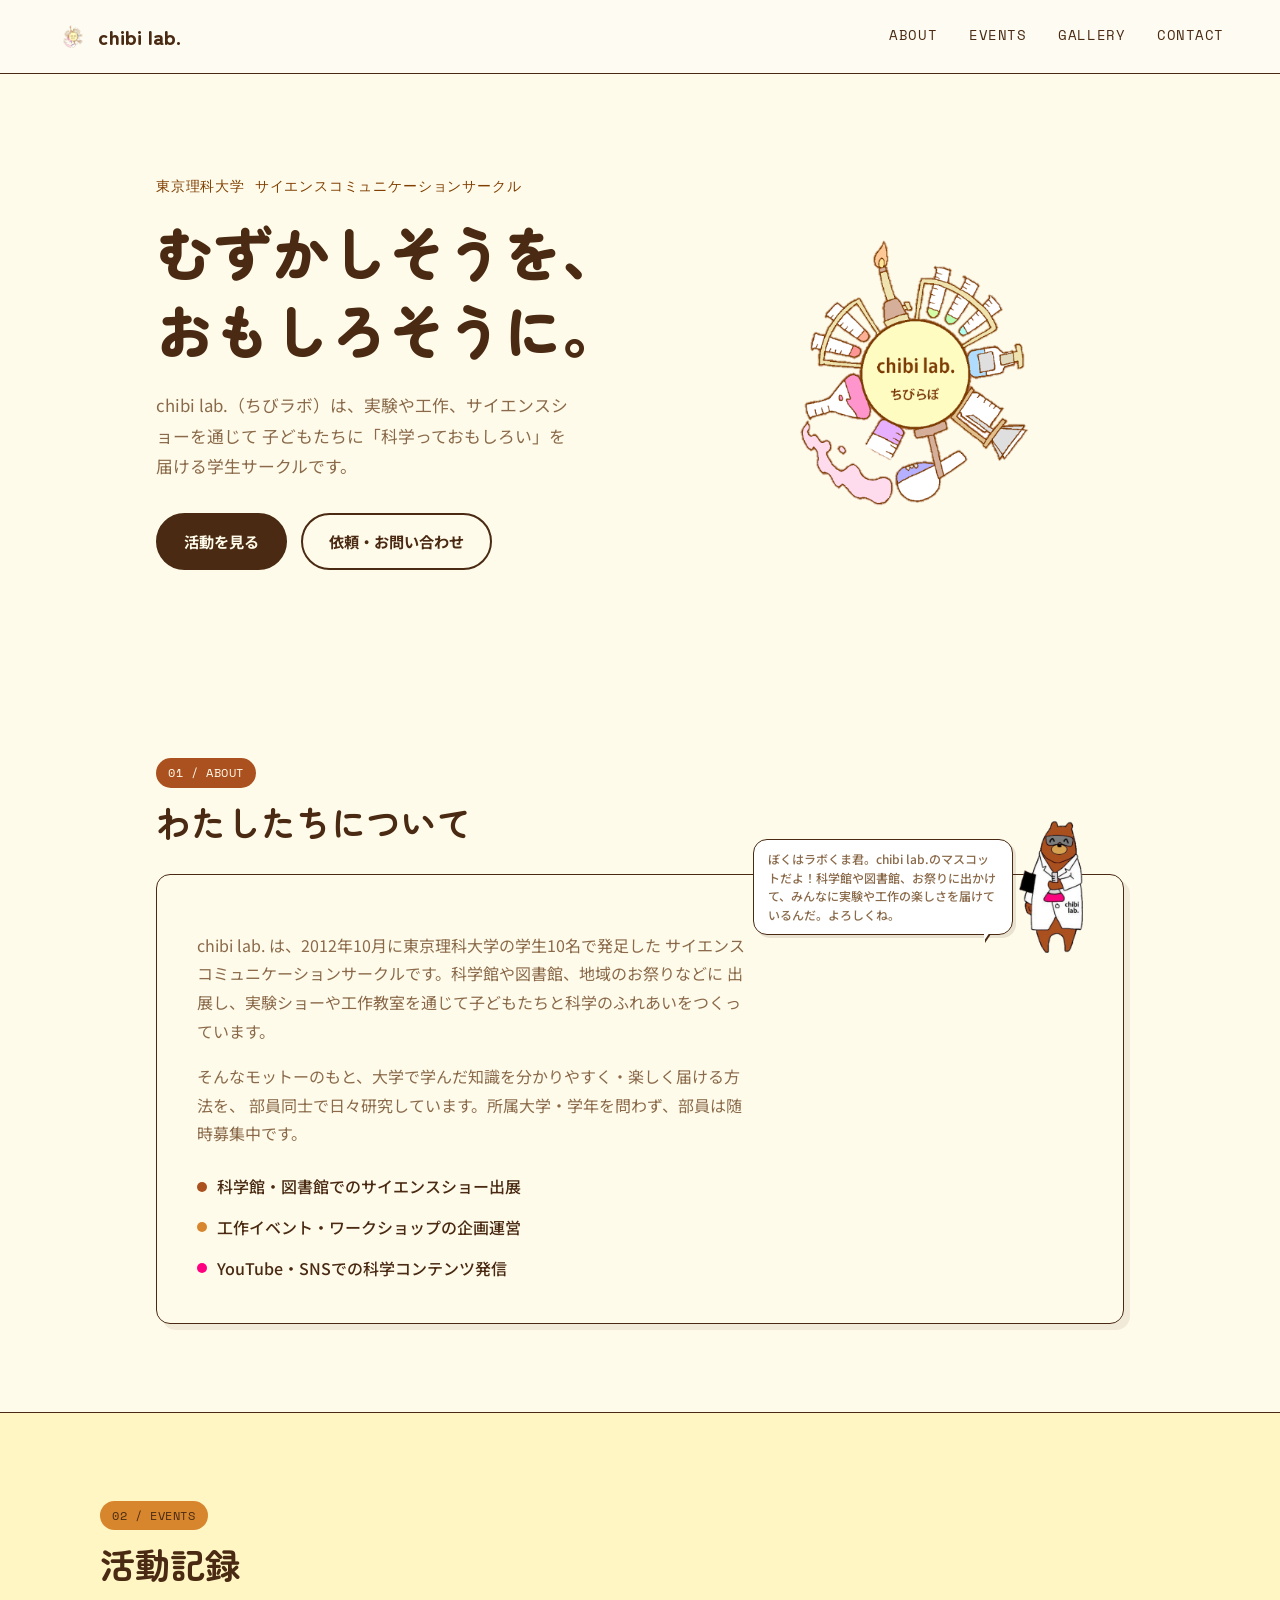
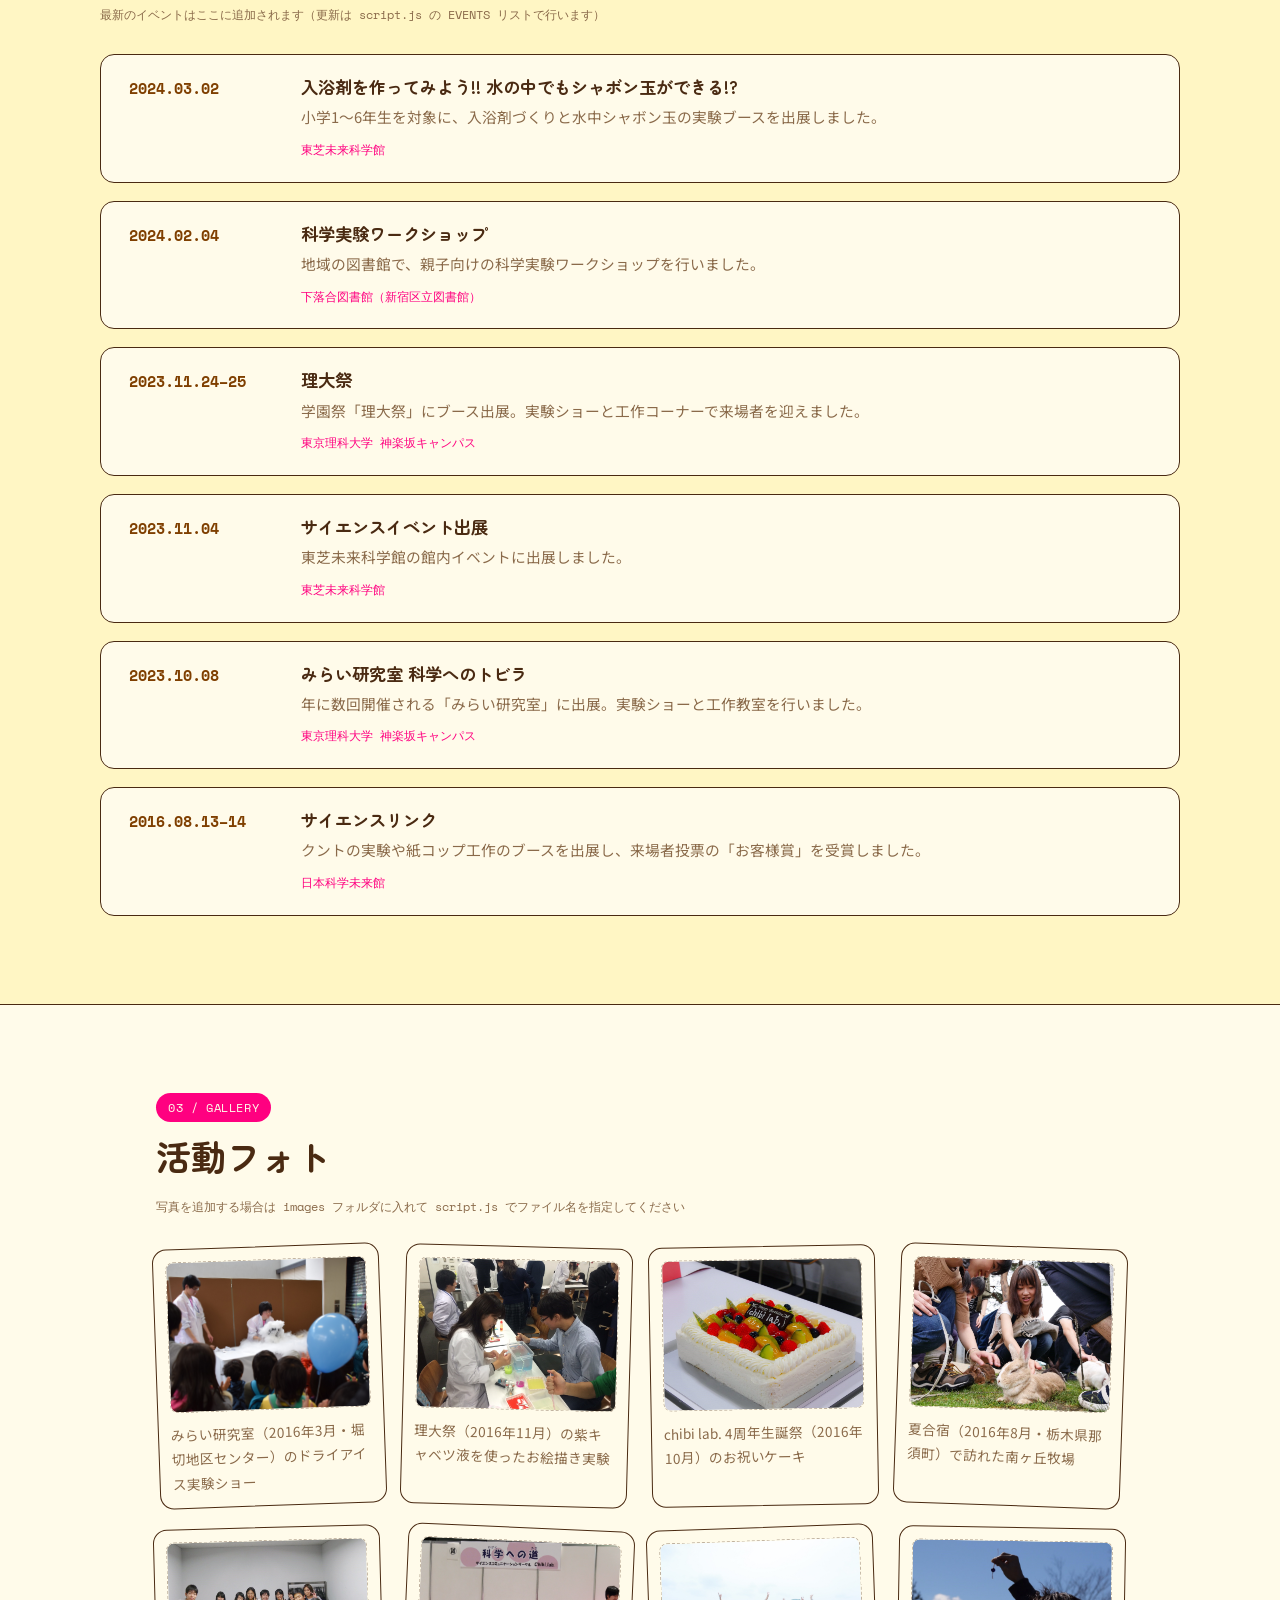
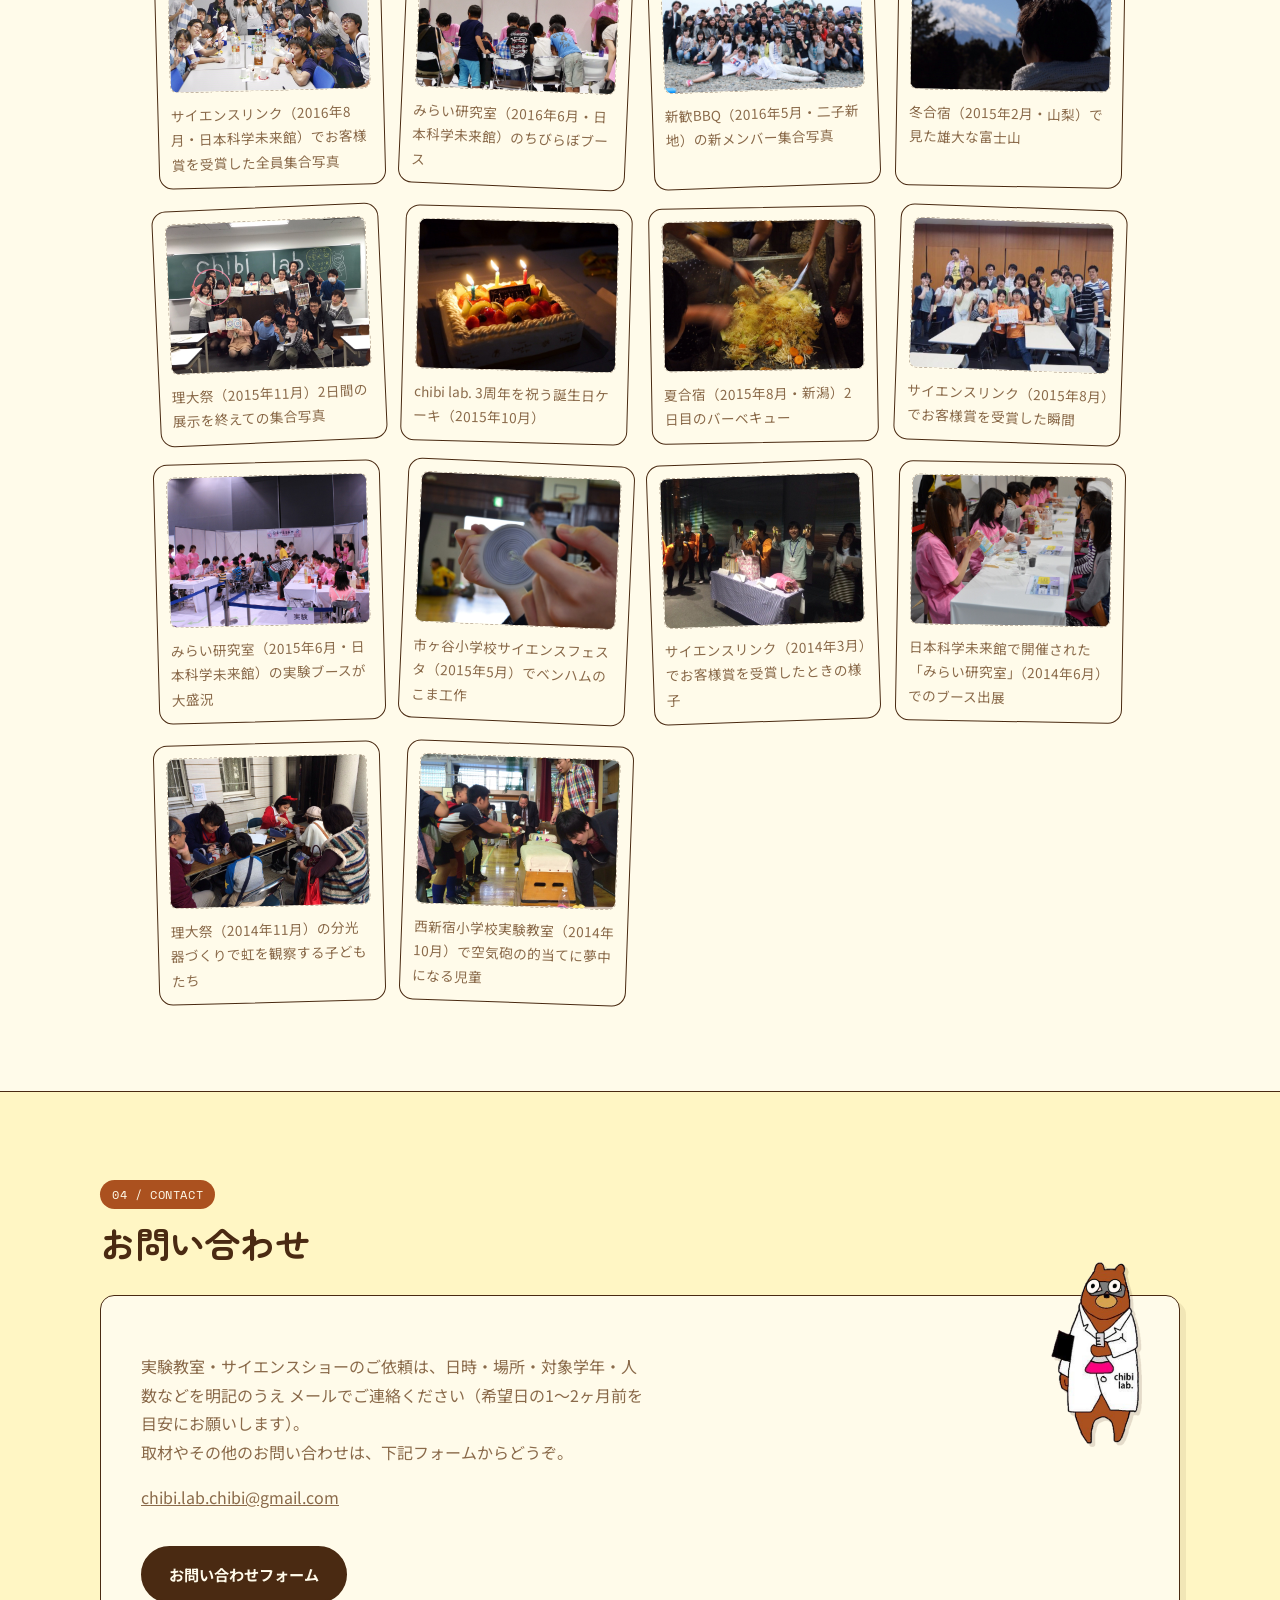
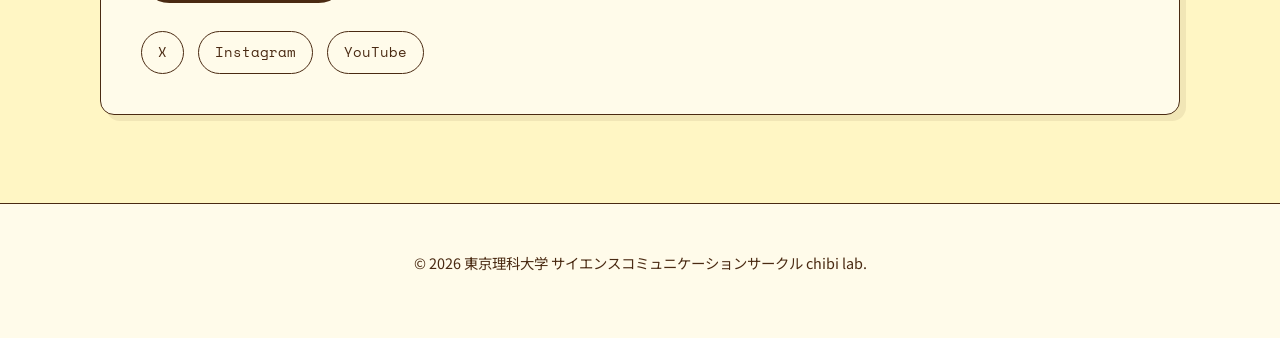
==== index.html @ fa14789e "Give the mascot speech bubble real content, enlarge hero logo" ====
<!DOCTYPE html>
<html lang="ja">
<head>
<meta charset="UTF-8">
<meta name="viewport" content="width=device-width, initial-scale=1.0">
<meta name="color-scheme" content="light only">
<meta name="theme-color" content="#FFFBEA">
<link rel="icon" href="images/brand/favicon.png" type="image/png">
<meta name="darkreader-lock" content="">
<title>chibi lab. | 東京理科大学 サイエンスコミュニケーションサークル</title>
<meta name="description" content="東京理科大学 サイエンスコミュニケーションサークル chibi lab. 公式サイト。科学の楽しさを実験やイベントを通じて届けています。">
<meta name="robots" content="noindex, nofollow">

<!-- 
  ============================================
  このファイルについて（後任の方へ）
  ============================================
  ・見た目(色・フォント・レイアウト)は style.css にまとまっています。
  ・イベント情報やギャラリーの写真キャプションなど「よく更新する文章」は
    script.js の一番上にリスト形式でまとめてあります。
    HTMLをいじらなくても script.js の中身を書き換えるだけで反映されます。
  ・くわしい更新手順は README.md を見てください。
  ============================================
-->

<link rel="preconnect" href="https://fonts.googleapis.com">
<link rel="preconnect" href="https://fonts.gstatic.com" crossorigin>
<link href="https://fonts.googleapis.com/css2?family=Zen+Maru+Gothic:wght@500;700;900&family=Noto+Sans+JP:wght@400;500;700&family=Space+Mono:wght@400;700&display=swap" rel="stylesheet">
<link rel="stylesheet" href="style.css">
</head>
<body>

<!-- ノート方眼の背景レイヤー -->
<div class="grid-bg" aria-hidden="true"></div>

<!-- ヘッダー -->
<header class="site-header">
  <a href="#top" class="logo">
    <img class="logo-badge" src="images/brand/logo.png" alt="" width="34" height="34">
    <span>chibi lab.</span>
  </a>
  <nav class="site-nav">
    <a href="#about">ABOUT</a>
    <a href="#events">EVENTS</a>
    <a href="#gallery">GALLERY</a>
    <a href="#contact">CONTACT</a>
  </nav>
  <button class="nav-toggle" aria-label="メニューを開く" aria-expanded="false">
    <span></span><span></span><span></span>
  </button>
</header>

<main id="top">

  <!-- ヒーロー -->
  <section class="hero">
    <div class="hero-text">
      <p class="eyebrow">東京理科大学 サイエンスコミュニケーションサークル</p>
      <h1>むずかしそうを、<br>おもしろそうに。</h1>
      <p class="hero-lead">
        chibi lab.（ちびラボ）は、実験や工作、サイエンスショーを通じて
        子どもたちに「科学っておもしろい」を届ける学生サークルです。
      </p>
      <div class="hero-actions">
        <a href="#events" class="btn btn-primary">活動を見る</a>
        <a href="#contact" class="btn btn-ghost">依頼・お問い合わせ</a>
      </div>
    </div>

    <div class="hero-visual">
      <img class="hero-logo" src="images/brand/logo.png" alt="chibi lab.（ちびらぼ）" width="320" height="213">
    </div>
  </section>

  <!-- ABOUT -->
  <section id="about" class="section">
    <div class="section-head">
      <span class="tag tag-teal">01 / ABOUT</span>
      <h2>わたしたちについて</h2>
    </div>

    <div class="notebook-card about-card">
      <div class="mascot-speech">
        <p class="mascot-speech-bubble">ぼくはラボくま君。chibi lab.のマスコットだよ！科学館や図書館、お祭りに出かけて、みんなに実験や工作の楽しさを届けているんだ。よろしくね。</p>
        <img src="images/brand/mascot-nikoniko.png" alt="マスコットのラボくま君" width="64" height="109">
      </div>
      <p>
        chibi lab. は、2012年10月に東京理科大学の学生10名で発足した
        サイエンスコミュニケーションサークルです。科学館や図書館、地域のお祭りなどに
        出展し、実験ショーや工作教室を通じて子どもたちと科学のふれあいをつくっています。
      </p>
      <p>
        そんなモットーのもと、大学で学んだ知識を分かりやすく・楽しく届ける方法を、
        部員同士で日々研究しています。所属大学・学年を問わず、部員は随時募集中です。
      </p>
      <ul class="about-points">
        <li><span class="dot dot-teal"></span>科学館・図書館でのサイエンスショー出展</li>
        <li><span class="dot dot-amber"></span>工作イベント・ワークショップの企画運営</li>
        <li><span class="dot dot-magenta"></span>YouTube・SNSでの科学コンテンツ発信</li>
      </ul>
    </div>
  </section>

  <!-- EVENTS -->
  <section id="events" class="section section-alt">
    <div class="section-head">
      <span class="tag tag-amber">02 / EVENTS</span>
      <h2>活動記録</h2>
    </div>
    <p class="section-note">最新のイベントはここに追加されます（更新は script.js の EVENTS リストで行います）</p>

    <div id="events-list" class="events-list">
      <!-- JSで自動生成されます -->
    </div>
  </section>

  <!-- GALLERY -->
  <section id="gallery" class="section">
    <div class="section-head">
      <span class="tag tag-magenta">03 / GALLERY</span>
      <h2>活動フォト</h2>
    </div>
    <p class="section-note">写真を追加する場合は images フォルダに入れて script.js でファイル名を指定してください</p>

    <div id="gallery-grid" class="gallery-grid">
      <!-- JSで自動生成されます -->
    </div>
  </section>

  <!-- CONTACT -->
  <section id="contact" class="section section-alt">
    <div class="section-head">
      <span class="tag tag-teal">04 / CONTACT</span>
      <h2>お問い合わせ</h2>
    </div>

    <div class="notebook-card contact-card">
      <img class="contact-mascot" src="images/brand/mascot-odoroki.png" alt="" width="88" height="150">
      <p>
        実験教室・サイエンスショーのご依頼は、日時・場所・対象学年・人数などを明記のうえ
        メールでご連絡ください（希望日の1〜2ヶ月前を目安にお願いします）。<br>
        取材やその他のお問い合わせは、下記フォームからどうぞ。
      </p>
      <p><a href="mailto:chibi.lab.chibi@gmail.com">chibi.lab.chibi@gmail.com</a></p>
      <a href="https://docs.google.com/forms/d/e/1FAIpQLSfsTu5M_ln2tvkn-N3_2mbyWaHF6K3KrXiTiSE6LW2xmBJP7Q/viewform" class="btn btn-primary contact-btn" target="_blank" rel="noopener">お問い合わせフォーム</a>

      <div class="sns-row">
        <a href="https://twitter.com/chibi_lab" aria-label="X（Twitter）" target="_blank" rel="noopener">X</a>
        <a href="https://www.instagram.com/chibi_lab/" aria-label="Instagram" target="_blank" rel="noopener">Instagram</a>
        <a href="https://www.youtube.com/channel/UCPiOUgdJ0pQmk5F_H9Do_Ig" aria-label="YouTube" target="_blank" rel="noopener">YouTube</a>
      </div>
    </div>
  </section>

</main>

<footer class="site-footer">
  <p>&copy; <span id="year"></span> 東京理科大学 サイエンスコミュニケーションサークル chibi lab.</p>
</footer>

<script src="script.js"></script>
</body>
</html>
---- style.css ----
/* ============================================================
   chibi lab. デモサイト スタイル
   ------------------------------------------------------------
   トークン（色・フォント）はすべて :root にまとめてあります。
   色を変えたい時はここだけ触れば全体に反映されます。
   ============================================================ */

:root {
  /* カラー：ロゴ＆ラボくま君から抽出したブランドカラー */
  --paper:      #FFFBEA;
  --paper-alt:  #FFF6C4;
  --ink:        #4A2A12;
  --ink-soft:   #8A6A4A;
  --grid-line:  #F0E2B0;

  --teal:       #AB511F;
  --teal-dark:  #7F3F00;
  --amber:      #D7862E;
  --magenta:    #FF0080;

  --font-display: "Zen Maru Gothic", sans-serif;
  --font-body:    "Noto Sans JP", sans-serif;
  --font-mono:    "Space Mono", monospace;

  --radius: 14px;
  --max-width: 1080px;
}

* { box-sizing: border-box; }

html {
  scroll-behavior: smooth;
  background-color: #FFFBEA !important;
  color-scheme: light only;
}

body {
  background-color: #FFFBEA !important;
  color: #4A2A12 !important;
}

@media (prefers-reduced-motion: reduce) {
  html { scroll-behavior: auto; }
  * { animation-duration: 0.001ms !important; transition-duration: 0.001ms !important; }
}

body {
  margin: 0;
  font-family: var(--font-body);
  color: var(--ink);
  background: var(--paper);
  line-height: 1.8;
  -webkit-font-smoothing: antialiased;
}

h1, h2, h3 {
  font-family: var(--font-display);
  margin: 0;
  line-height: 1.35;
}

a { color: inherit; }

/* 方眼ノート背景 */
.grid-bg {
  position: fixed;
  inset: 0;
  z-index: -1;
  background-image:
    linear-gradient(var(--grid-line) 1px, transparent 1px),
    linear-gradient(90deg, var(--grid-line) 1px, transparent 1px);
  background-size: 28px 28px;
  opacity: 0.55;
}

/* ============ ヘッダー ============ */
.site-header {
  position: sticky;
  top: 0;
  z-index: 50;
  display: flex;
  align-items: center;
  justify-content: space-between;
  padding: 18px clamp(20px, 5vw, 56px);
  background: rgba(253, 251, 243, 0.88);
  backdrop-filter: blur(6px);
  border-bottom: 1.5px solid var(--ink);
}

.logo {
  display: flex;
  align-items: center;
  gap: 8px;
  text-decoration: none;
  color: var(--ink);
  font-family: var(--font-display);
  font-weight: 900;
  font-size: 1.3rem;
}

.logo-badge { width: 34px; height: 34px; object-fit: contain; }

.site-nav {
  display: flex;
  gap: clamp(16px, 3vw, 32px);
  font-family: var(--font-mono);
  font-size: 0.85rem;
  letter-spacing: 0.04em;
}

.site-nav a {
  text-decoration: none;
  position: relative;
  padding-bottom: 3px;
}

.site-nav a::after {
  content: "";
  position: absolute;
  left: 0; right: 0; bottom: -2px;
  height: 2px;
  background: var(--magenta);
  transform: scaleX(0);
  transform-origin: left;
  transition: transform 0.25s ease;
}

.site-nav a:hover::after,
.site-nav a:focus-visible::after { transform: scaleX(1); }

.nav-toggle {
  display: none;
  flex-direction: column;
  gap: 5px;
  background: none;
  border: none;
  cursor: pointer;
  padding: 6px;
}
.nav-toggle span {
  width: 24px; height: 2.5px;
  background: var(--ink);
  border-radius: 2px;
}

/* ============ ヒーロー ============ */
.hero {
  max-width: var(--max-width);
  margin: 0 auto;
  padding: clamp(48px, 8vw, 100px) clamp(20px, 5vw, 56px);
  display: grid;
  grid-template-columns: 1.1fr 0.8fr;
  gap: clamp(24px, 5vw, 60px);
  align-items: center;
}

.eyebrow {
  font-family: var(--font-mono);
  color: var(--teal-dark);
  font-size: 0.85rem;
  letter-spacing: 0.06em;
  margin: 0 0 14px;
}

.hero h1 {
  font-size: clamp(2.4rem, 5.5vw, 3.6rem);
  font-weight: 900;
  color: var(--ink);
}

.hero-lead {
  margin: 22px 0 32px;
  color: var(--ink-soft);
  font-size: 1.05rem;
  max-width: 46ch;
}

.hero-actions { display: flex; gap: 14px; flex-wrap: wrap; }

.btn {
  display: inline-block;
  padding: 13px 26px;
  border-radius: 999px;
  text-decoration: none;
  font-weight: 700;
  font-size: 0.95rem;
  border: 2px solid var(--ink);
  transition: transform 0.15s ease, box-shadow 0.15s ease;
}
.btn:hover, .btn:focus-visible { transform: translateY(-2px); }
.btn:focus-visible { outline: 3px solid var(--teal); outline-offset: 2px; }

.btn-primary {
  background: var(--ink);
  color: var(--paper);
}
.btn-primary:hover { box-shadow: 4px 4px 0 var(--magenta); }

.btn-ghost {
  background: transparent;
  color: var(--ink);
}
.btn-ghost:hover { box-shadow: 4px 4px 0 var(--teal); }

.hero-visual {
  display: flex;
  flex-direction: column;
  align-items: center;
  gap: 10px;
}

.hero-logo {
  width: min(420px, 85vw);
  height: auto;
  animation: float 4s ease-in-out infinite;
}

@keyframes float {
  0%, 100% { transform: translateY(0); }
  50%      { transform: translateY(-10px); }
}

/* ============ セクション共通 ============ */
.section {
  max-width: var(--max-width);
  margin: 0 auto;
  padding: clamp(48px, 7vw, 88px) clamp(20px, 5vw, 56px);
}

.section-alt {
  max-width: none;
  background: var(--paper-alt);
  border-top: 1.5px solid var(--ink);
  border-bottom: 1.5px solid var(--ink);
}
.section-alt > * { max-width: var(--max-width); margin-left: auto; margin-right: auto; }
.section-alt .section-head,
.section-alt .section-note,
.section-alt .events-list { max-width: var(--max-width); margin-left: auto; margin-right: auto; }

.section-head {
  display: flex;
  flex-direction: column;
  gap: 10px;
  margin-bottom: 28px;
}

.tag {
  display: inline-block;
  align-self: flex-start;
  font-family: var(--font-mono);
  font-size: 0.75rem;
  letter-spacing: 0.05em;
  padding: 4px 12px;
  border-radius: 999px;
  color: var(--paper);
}
.tag-teal { background: var(--teal); }
.tag-amber { background: var(--amber); color: var(--ink); }
.tag-magenta { background: var(--magenta); }

.section-head h2 {
  font-size: clamp(1.6rem, 3.5vw, 2.2rem);
}

.section-note {
  font-family: var(--font-mono);
  font-size: 0.78rem;
  color: var(--ink-soft);
  margin: -12px 0 28px;
}

/* ============ ノート風カード ============ */
.notebook-card {
  position: relative;
  background: var(--paper);
  border: 1.5px solid var(--ink);
  border-radius: var(--radius);
  padding: clamp(24px, 4vw, 40px);
  box-shadow: 6px 6px 0 rgba(74,42,18,0.08);
}

.mascot-speech {
  position: absolute;
  top: -54px;
  right: clamp(16px, 4vw, 40px);
  display: flex;
  align-items: flex-end;
  gap: 6px;
}

.mascot-speech img { width: 64px; height: auto; flex-shrink: 0; }

.mascot-speech-bubble {
  position: relative;
  width: clamp(200px, 26vw, 260px);
  background: #fff;
  border: 1.5px solid var(--ink);
  border-radius: 14px;
  padding: 10px 14px;
  margin: 0 0 18px;
  font-family: var(--font-body);
  font-weight: 500;
  font-size: 0.75rem;
  line-height: 1.55;
  box-shadow: 3px 3px 0 rgba(74,42,18,0.12);
}

.mascot-speech-bubble::before,
.mascot-speech-bubble::after {
  content: "";
  position: absolute;
  bottom: -7px;
  right: 22px;
  width: 0;
  height: 0;
  border-style: solid;
  border-width: 9px 6px 0 0;
}
.mascot-speech-bubble::before { border-color: var(--ink) transparent transparent transparent; right: 21px; bottom: -8.5px; }
.mascot-speech-bubble::after { border-color: #fff transparent transparent transparent; }

@media (max-width: 640px) {
  .mascot-speech { position: static; margin-bottom: 16px; }
}

.about-card p { color: var(--ink-soft); max-width: 62ch; }

.about-points {
  list-style: none;
  padding: 0;
  margin: 24px 0 0;
  display: grid;
  gap: 12px;
}
.about-points li {
  display: flex;
  align-items: center;
  gap: 10px;
  font-weight: 500;
}
.dot { width: 10px; height: 10px; border-radius: 50%; flex-shrink: 0; }
.dot-teal { background: var(--teal); }
.dot-amber { background: var(--amber); }
.dot-magenta { background: var(--magenta); }

/* ============ イベント一覧 ============ */
.events-list {
  display: grid;
  gap: 18px;
}

.event-entry {
  display: grid;
  grid-template-columns: 140px 1fr;
  gap: clamp(14px, 3vw, 32px);
  padding: 20px clamp(16px, 3vw, 28px);
  background: var(--paper);
  border: 1.5px solid var(--ink);
  border-radius: var(--radius);
  align-items: start;
}

.event-date {
  font-family: var(--font-mono);
  font-weight: 700;
  color: var(--teal-dark);
  font-size: 0.95rem;
}

.event-body h3 {
  font-size: 1.08rem;
  margin-bottom: 6px;
}

.event-body p {
  margin: 0;
  color: var(--ink-soft);
  font-size: 0.92rem;
}

.event-location {
  display: inline-block;
  margin-top: 8px;
  font-family: var(--font-mono);
  font-size: 0.75rem;
  color: var(--magenta);
}

/* ============ ギャラリー ============ */
.gallery-grid {
  display: grid;
  grid-template-columns: repeat(auto-fill, minmax(220px, 1fr));
  gap: 20px;
}

.photo-card {
  background: var(--paper);
  border: 1.5px solid var(--ink);
  border-radius: var(--radius);
  padding: 12px;
  transform: rotate(var(--tilt, 0deg));
  transition: transform 0.2s ease;
}
.photo-card:hover { transform: rotate(0deg) translateY(-4px); }

.photo-placeholder {
  aspect-ratio: 4 / 3;
  border-radius: 8px;
  display: flex;
  align-items: center;
  justify-content: center;
  font-family: var(--font-mono);
  font-weight: 700;
  font-size: 0.8rem;
  color: var(--ink);
  border: 1.5px dashed rgba(74,42,18,0.35);
  margin-bottom: 10px;
}

.photo-caption {
  margin: 0;
  font-size: 0.85rem;
  color: var(--ink-soft);
}

/* ============ コンタクト ============ */
.contact-card p { color: var(--ink-soft); max-width: 56ch; }
.contact-btn { margin-top: 18px; }

.contact-mascot {
  position: absolute;
  top: -34px;
  right: clamp(16px, 4vw, 40px);
  width: 88px;
  height: auto;
  filter: drop-shadow(3px 3px 0 rgba(74,42,18,0.15));
}
@media (max-width: 560px) {
  .contact-mascot { display: none; }
}

.sns-row {
  display: flex;
  gap: 14px;
  margin-top: 28px;
}
.sns-row a {
  text-decoration: none;
  font-family: var(--font-mono);
  font-size: 0.85rem;
  border: 1.5px solid var(--ink);
  padding: 8px 16px;
  border-radius: 999px;
  transition: background 0.15s ease, color 0.15s ease;
}
.sns-row a:hover {
  background: var(--ink);
  color: var(--paper);
}

/* ============ フッター ============ */
.site-footer {
  text-align: center;
  padding: 32px 20px 48px;
  font-size: 0.9rem;
  color: var(--ink);
}
.footer-sub {
  font-family: var(--font-mono);
  font-size: 0.78rem;
  color: var(--ink-soft);
  margin-top: 8px;
}

/* ============ レスポンシブ ============ */
@media (max-width: 780px) {
  .site-nav {
    display: none;
    position: absolute;
    top: 100%;
    left: 0; right: 0;
    flex-direction: column;
    gap: 0;
    background: var(--paper);
    border-bottom: 1.5px solid var(--ink);
    padding: 6px 24px 18px;
  }
  .site-nav.nav-open { display: flex; }
  .site-nav a { padding: 12px 0; border-bottom: 1px solid var(--grid-line); }
  .nav-toggle { display: flex; }
  .hero { grid-template-columns: 1fr; }
  .hero-visual { order: -1; }
  .event-entry { grid-template-columns: 1fr; }
}
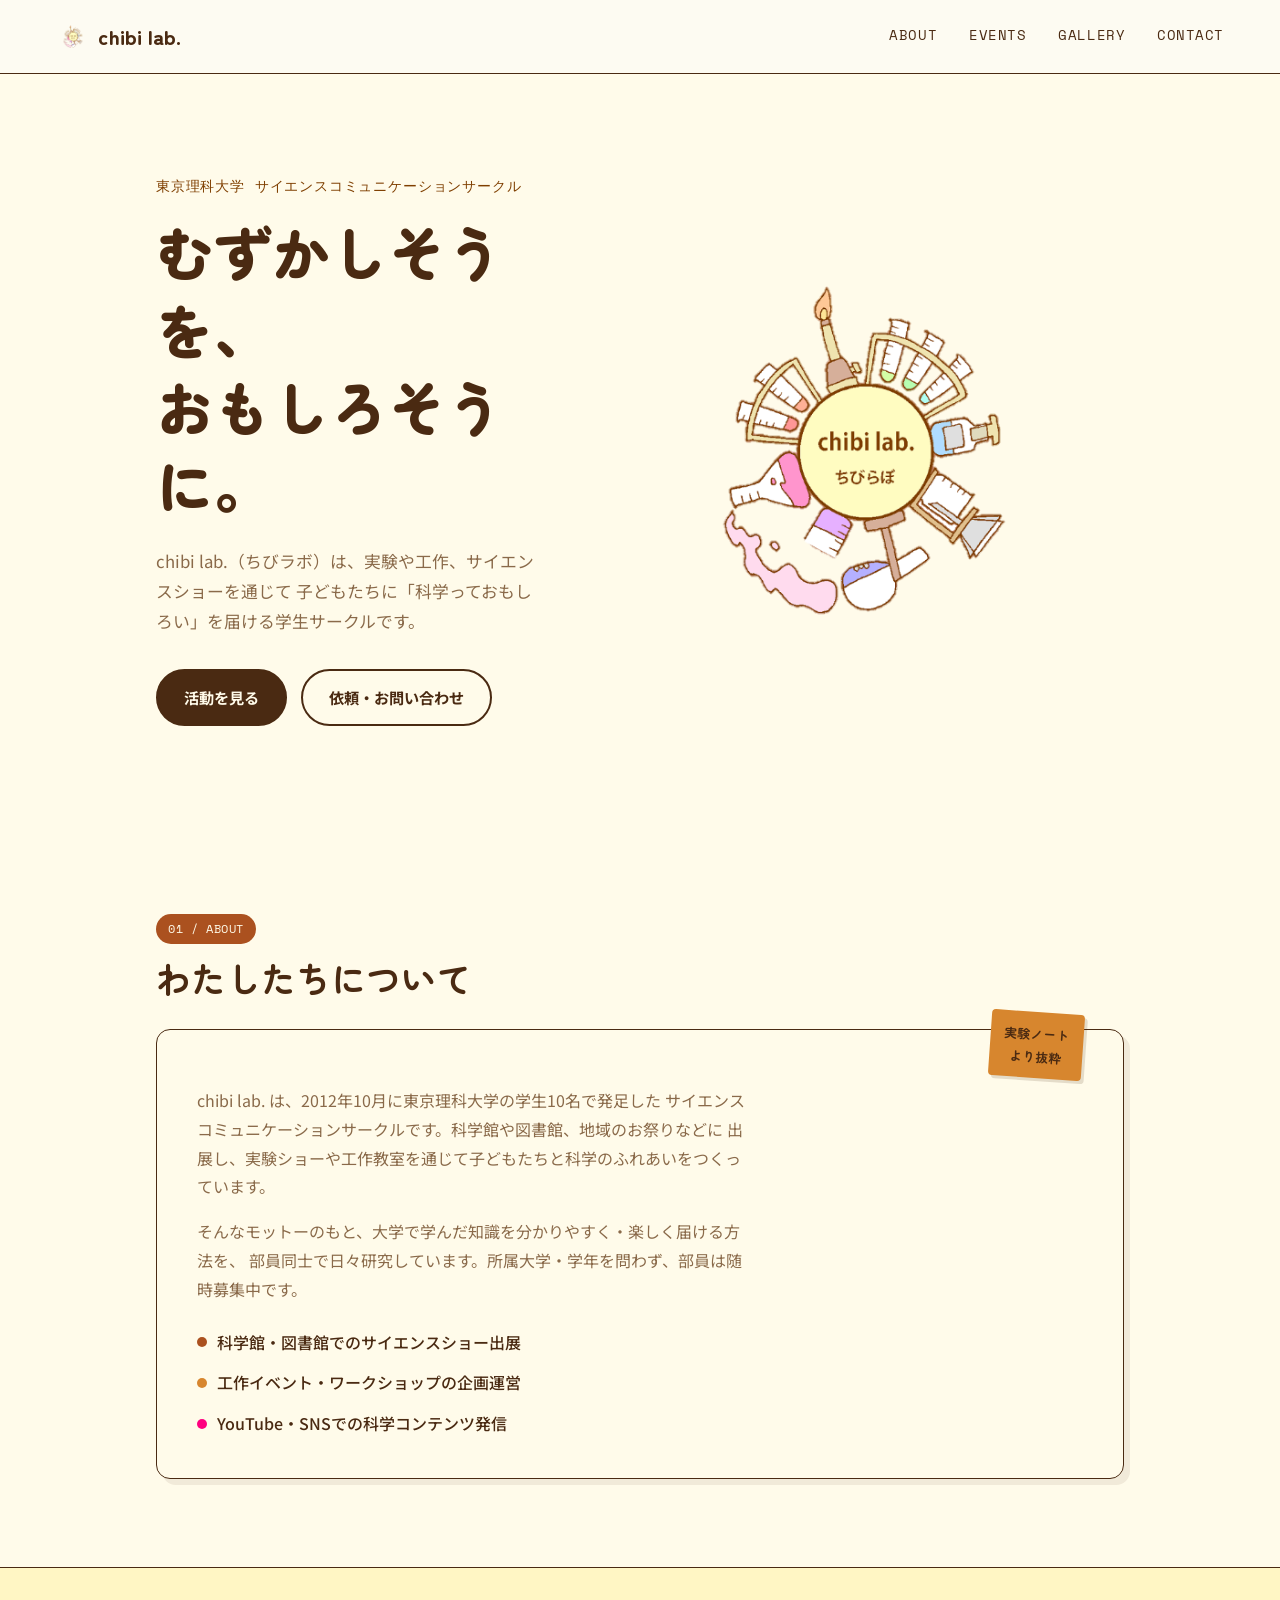
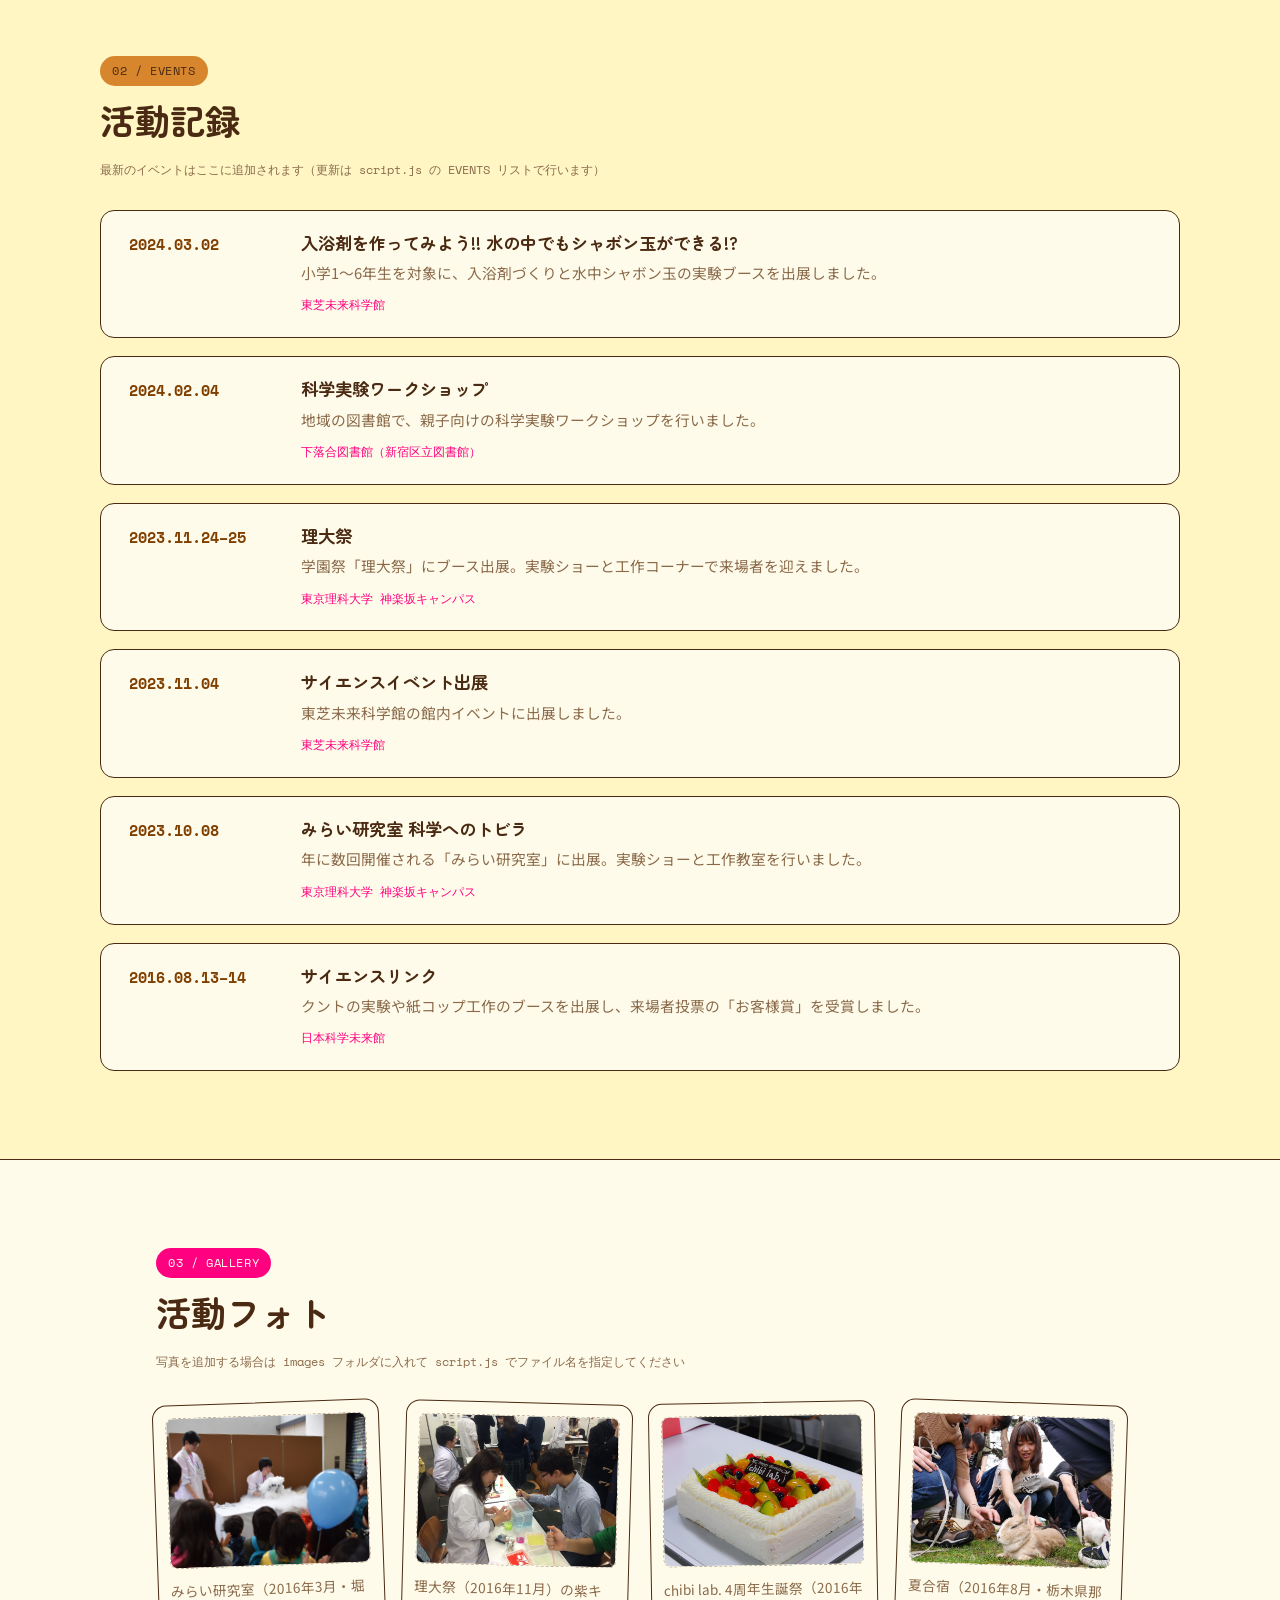
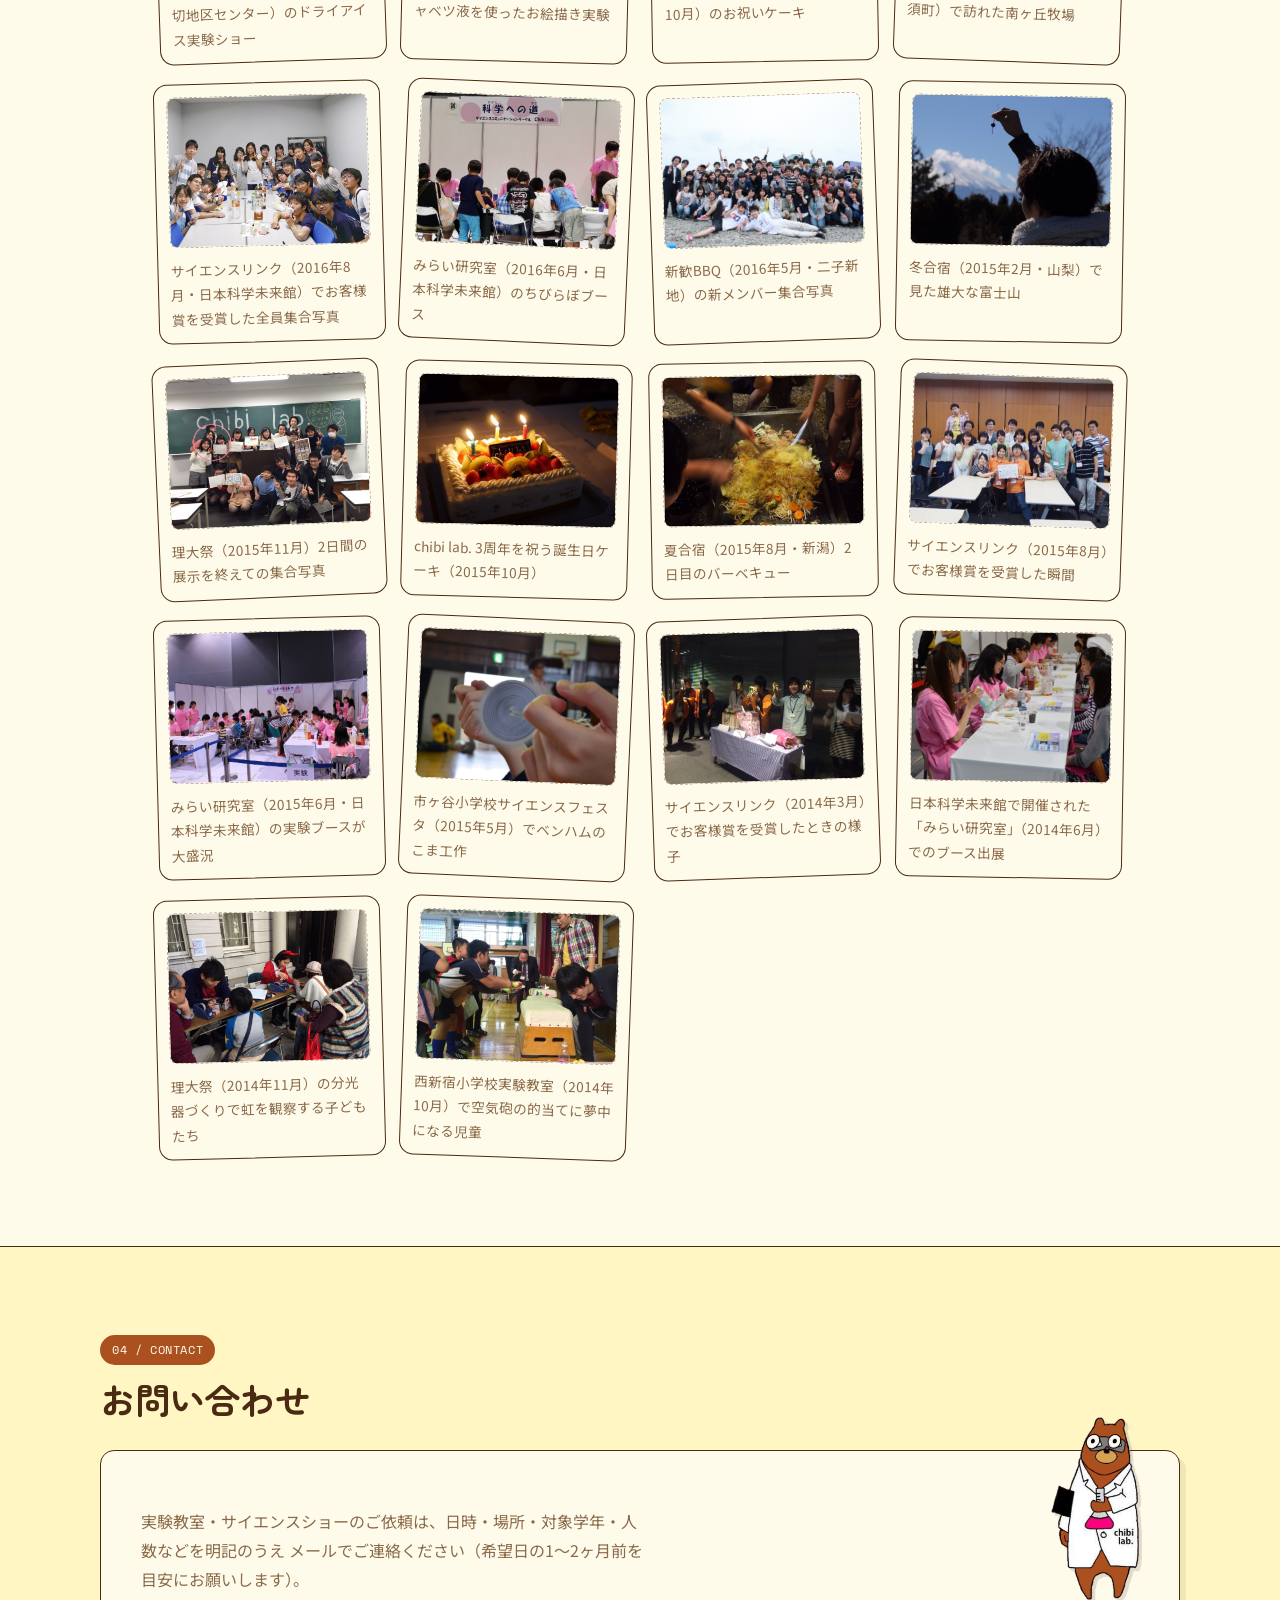
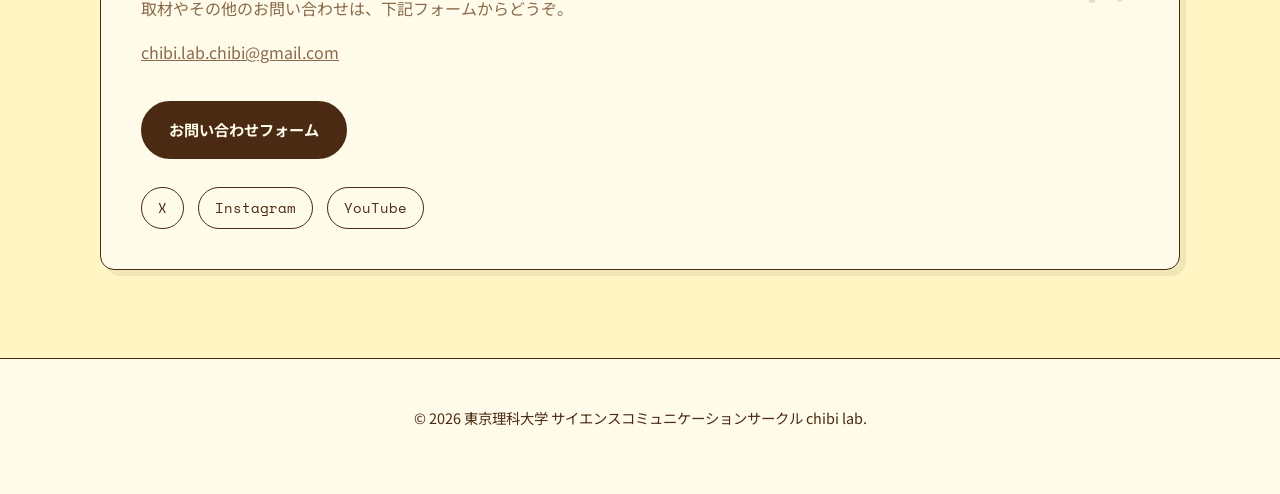
==== commit 35ec68d9: "Revert mascot speech bubble to sticky note, enlarge hero logo further" ====
--- a/index.html
+++ b/index.html
@@ -80,10 +80,7 @@
     </div>
 
     <div class="notebook-card about-card">
-      <div class="mascot-speech">
-        <p class="mascot-speech-bubble">ぼくはラボくま君。chibi lab.のマスコットだよ！科学館や図書館、お祭りに出かけて、みんなに実験や工作の楽しさを届けているんだ。よろしくね。</p>
-        <img src="images/brand/mascot-nikoniko.png" alt="マスコットのラボくま君" width="64" height="109">
-      </div>
+      <div class="sticky-note">実験ノート<br>より抜粋</div>
       <p>
         chibi lab. は、2012年10月に東京理科大学の学生10名で発足した
         サイエンスコミュニケーションサークルです。科学館や図書館、地域のお祭りなどに
--- a/style.css
+++ b/style.css
@@ -210,7 +210,7 @@
 }
 
 .hero-logo {
-  width: min(420px, 85vw);
+  width: min(520px, 88vw);
   height: auto;
   animation: float 4s ease-in-out infinite;
 }
@@ -280,48 +280,20 @@
   box-shadow: 6px 6px 0 rgba(74,42,18,0.08);
 }
 
-.mascot-speech {
+.sticky-note {
   position: absolute;
-  top: -54px;
+  top: -18px;
   right: clamp(16px, 4vw, 40px);
-  display: flex;
-  align-items: flex-end;
-  gap: 6px;
-}
-
-.mascot-speech img { width: 64px; height: auto; flex-shrink: 0; }
-
-.mascot-speech-bubble {
-  position: relative;
-  width: clamp(200px, 26vw, 260px);
-  background: #fff;
-  border: 1.5px solid var(--ink);
-  border-radius: 14px;
+  background: var(--amber);
+  color: var(--ink);
+  font-family: var(--font-display);
+  font-weight: 700;
+  font-size: 0.8rem;
+  text-align: center;
   padding: 10px 14px;
-  margin: 0 0 18px;
-  font-family: var(--font-body);
-  font-weight: 500;
-  font-size: 0.75rem;
-  line-height: 1.55;
-  box-shadow: 3px 3px 0 rgba(74,42,18,0.12);
-}
-
-.mascot-speech-bubble::before,
-.mascot-speech-bubble::after {
-  content: "";
-  position: absolute;
-  bottom: -7px;
-  right: 22px;
-  width: 0;
-  height: 0;
-  border-style: solid;
-  border-width: 9px 6px 0 0;
-}
-.mascot-speech-bubble::before { border-color: var(--ink) transparent transparent transparent; right: 21px; bottom: -8.5px; }
-.mascot-speech-bubble::after { border-color: #fff transparent transparent transparent; }
-
-@media (max-width: 640px) {
-  .mascot-speech { position: static; margin-bottom: 16px; }
+  border-radius: 4px;
+  transform: rotate(4deg);
+  box-shadow: 3px 3px 0 rgba(74,42,18,0.15);
 }
 
 .about-card p { color: var(--ink-soft); max-width: 62ch; }
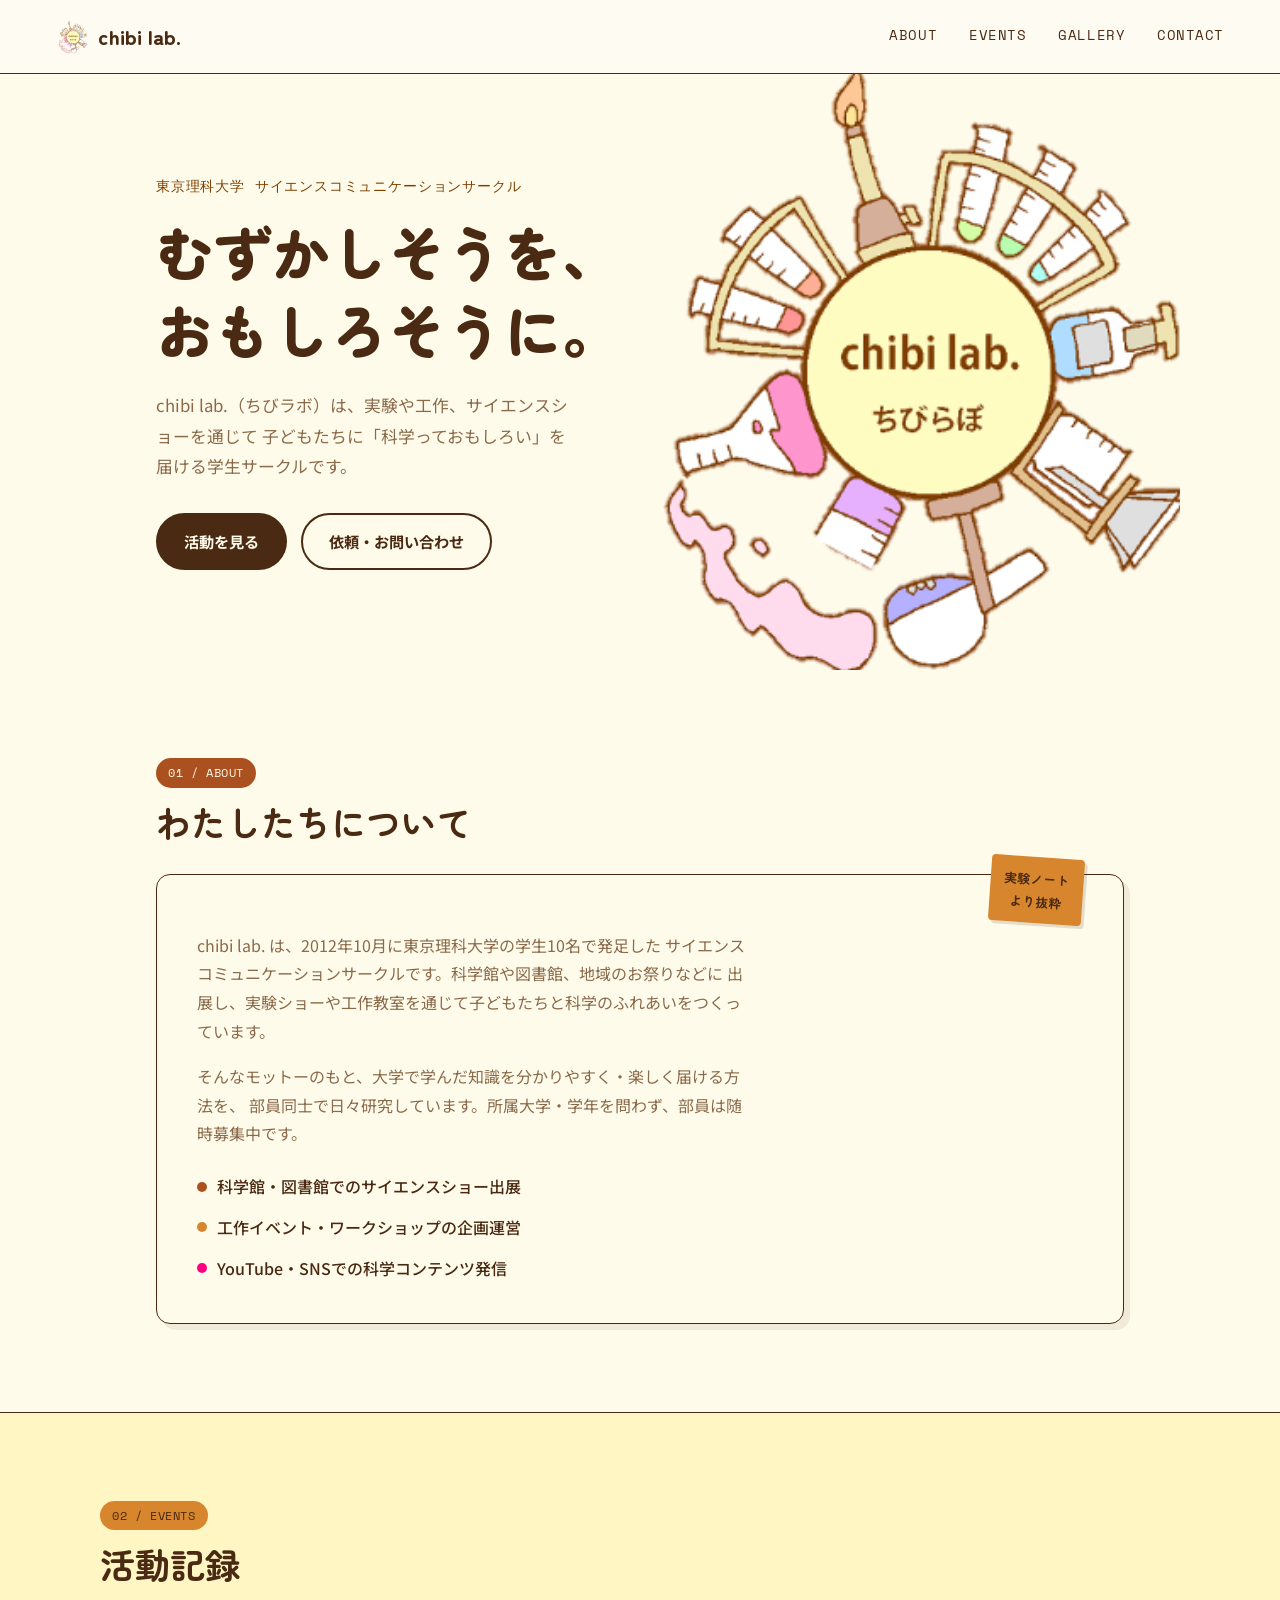
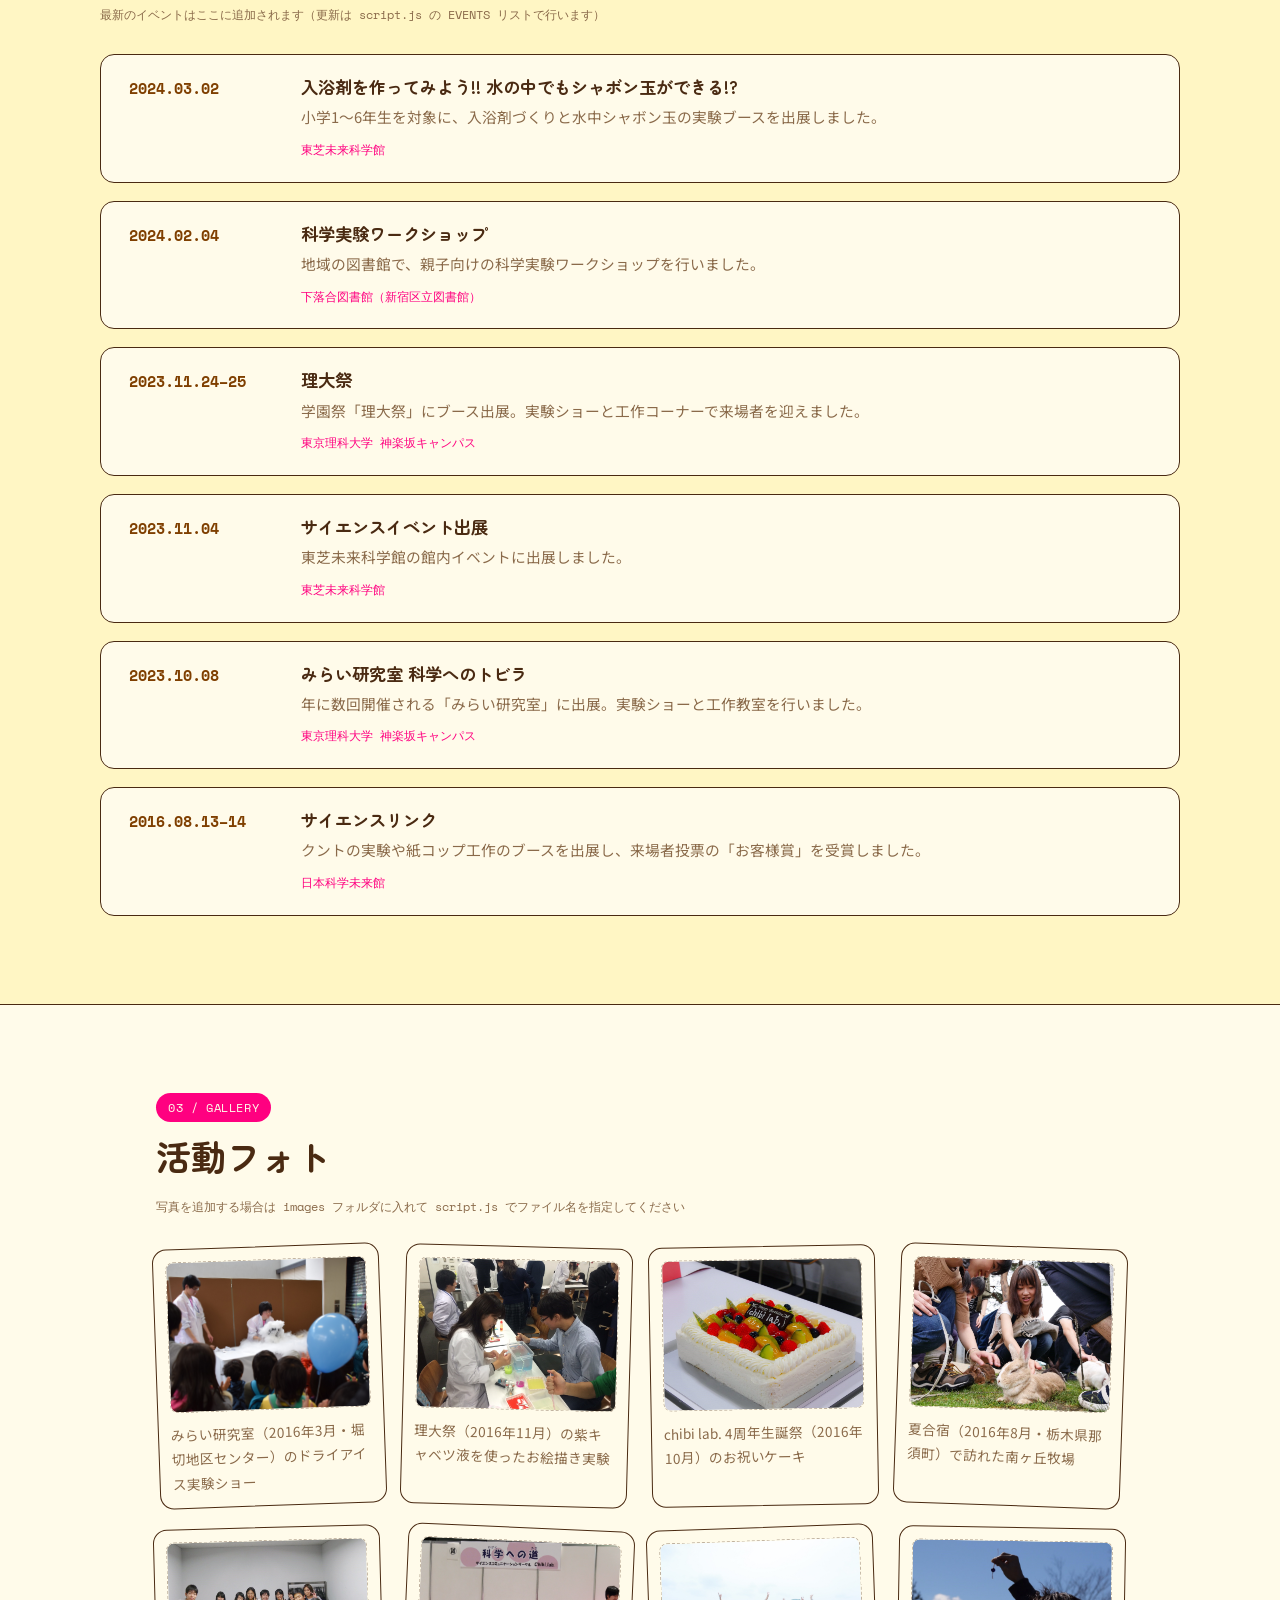
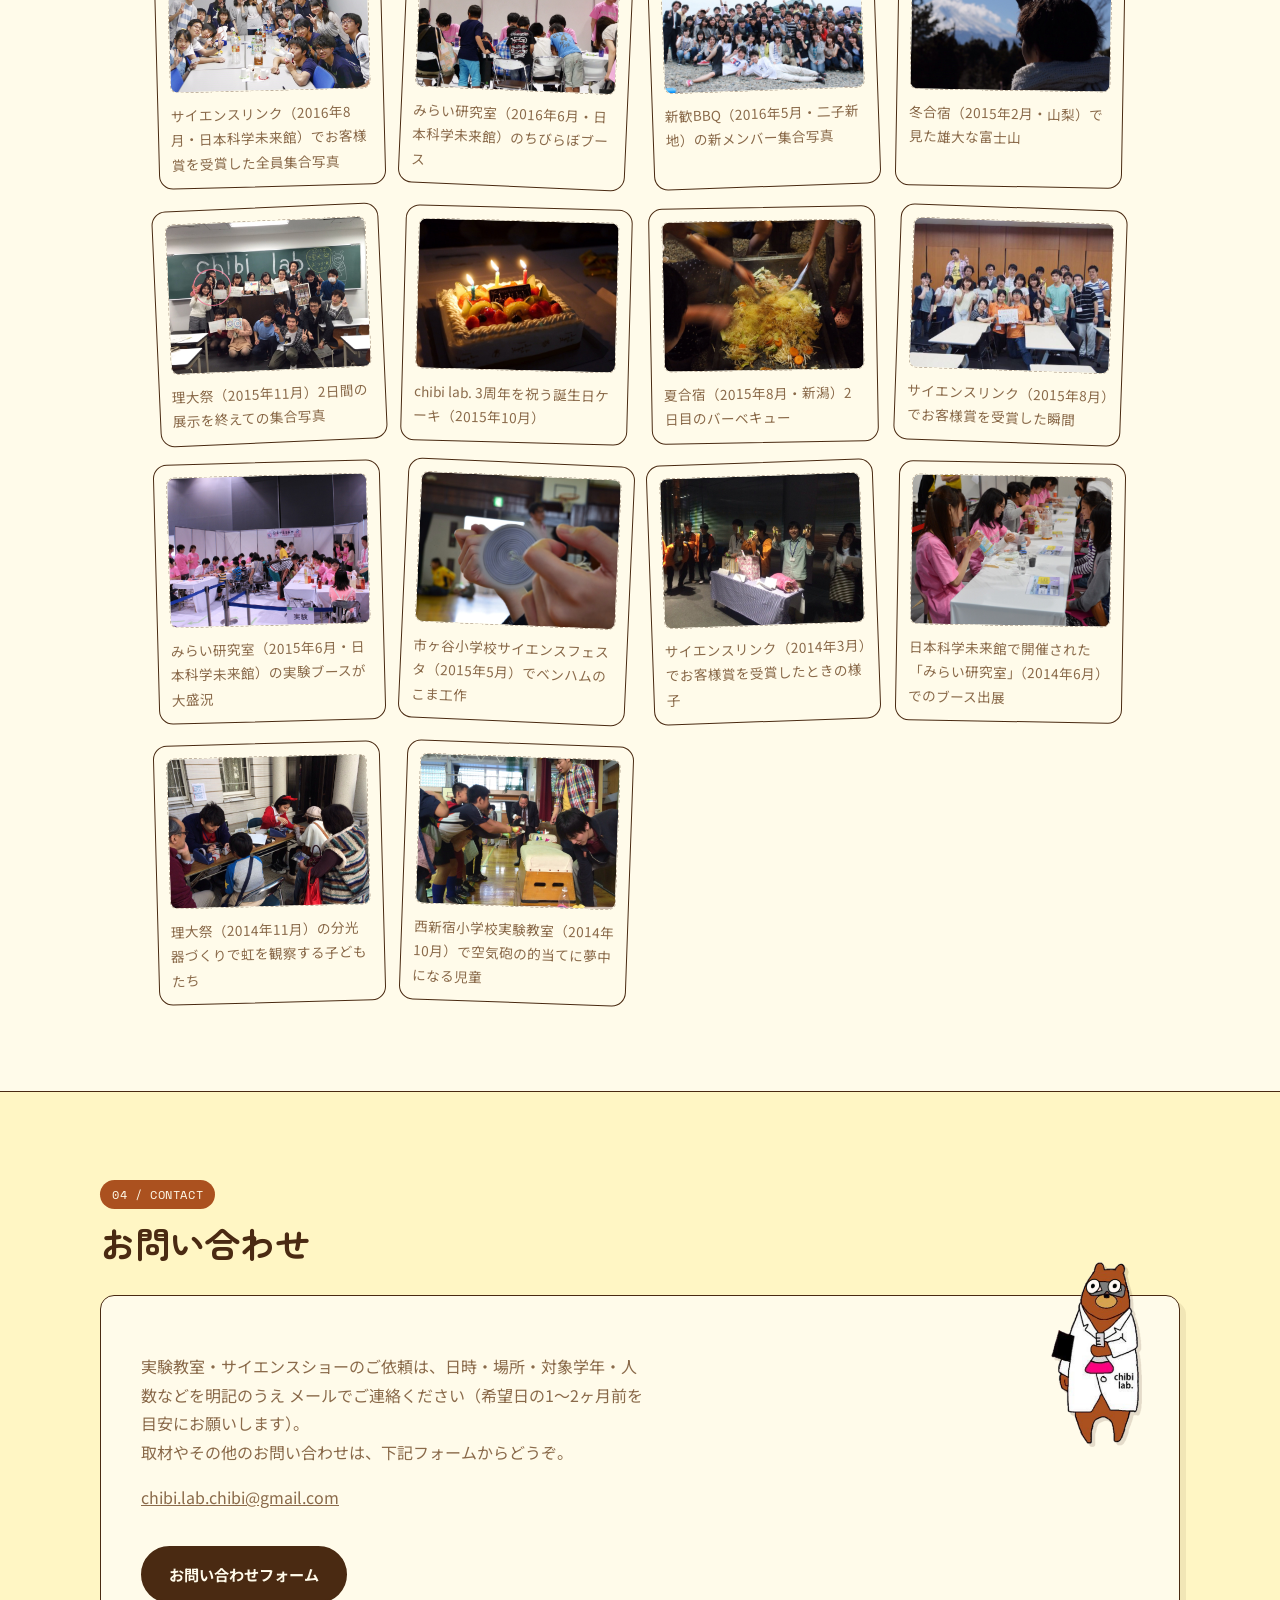
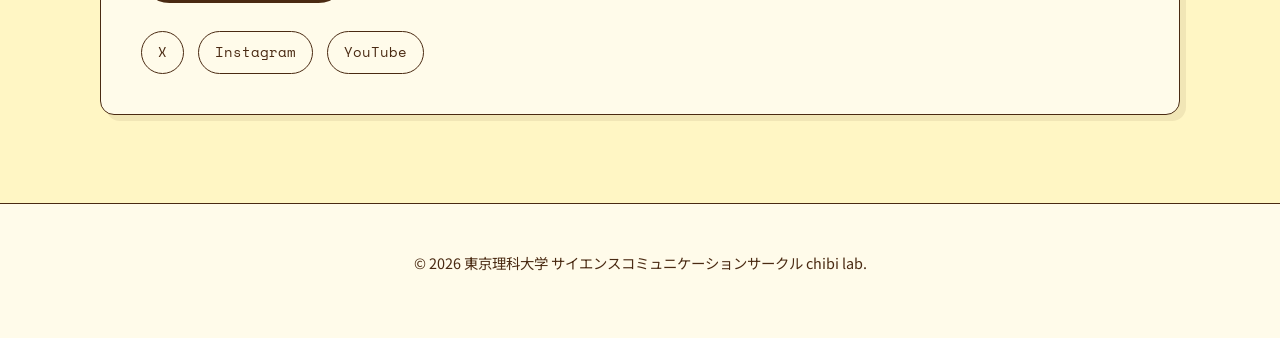
==== commit 14ebe00b: "Trim logo padding, place it behind hero text to stop heading wrap" ====
--- a/index.html
+++ b/index.html
@@ -68,7 +68,7 @@
     </div>
 
     <div class="hero-visual">
-      <img class="hero-logo" src="images/brand/logo.png" alt="chibi lab.（ちびらぼ）" width="320" height="213">
+      <img class="hero-logo" src="images/brand/logo.png" alt="chibi lab.（ちびらぼ）" width="330" height="379">
     </div>
   </section>
 
--- a/style.css
+++ b/style.css
@@ -145,13 +145,17 @@
 
 /* ============ ヒーロー ============ */
 .hero {
+  position: relative;
   max-width: var(--max-width);
   margin: 0 auto;
   padding: clamp(48px, 8vw, 100px) clamp(20px, 5vw, 56px);
-  display: grid;
-  grid-template-columns: 1.1fr 0.8fr;
-  gap: clamp(24px, 5vw, 60px);
-  align-items: center;
+  overflow: hidden;
+}
+
+.hero-text {
+  position: relative;
+  z-index: 1;
+  max-width: 620px;
 }
 
 .eyebrow {
@@ -203,16 +207,24 @@
 .btn-ghost:hover { box-shadow: 4px 4px 0 var(--teal); }
 
 .hero-visual {
-  display: flex;
-  flex-direction: column;
-  align-items: center;
-  gap: 10px;
+  position: absolute;
+  top: 50%;
+  right: clamp(-40px, -2vw, 10px);
+  transform: translateY(-50%);
+  z-index: 0;
+  pointer-events: none;
 }
 
 .hero-logo {
-  width: min(520px, 88vw);
+  width: min(560px, 60vw);
   height: auto;
   animation: float 4s ease-in-out infinite;
+}
+
+@media (max-width: 900px) {
+  .hero-visual { position: static; transform: none; margin-top: 32px; text-align: center; }
+  .hero-logo { width: min(320px, 70vw); }
+  .hero-text { max-width: none; }
 }
 
 @keyframes float {
@@ -461,7 +473,5 @@
   .site-nav.nav-open { display: flex; }
   .site-nav a { padding: 12px 0; border-bottom: 1px solid var(--grid-line); }
   .nav-toggle { display: flex; }
-  .hero { grid-template-columns: 1fr; }
-  .hero-visual { order: -1; }
   .event-entry { grid-template-columns: 1fr; }
 }
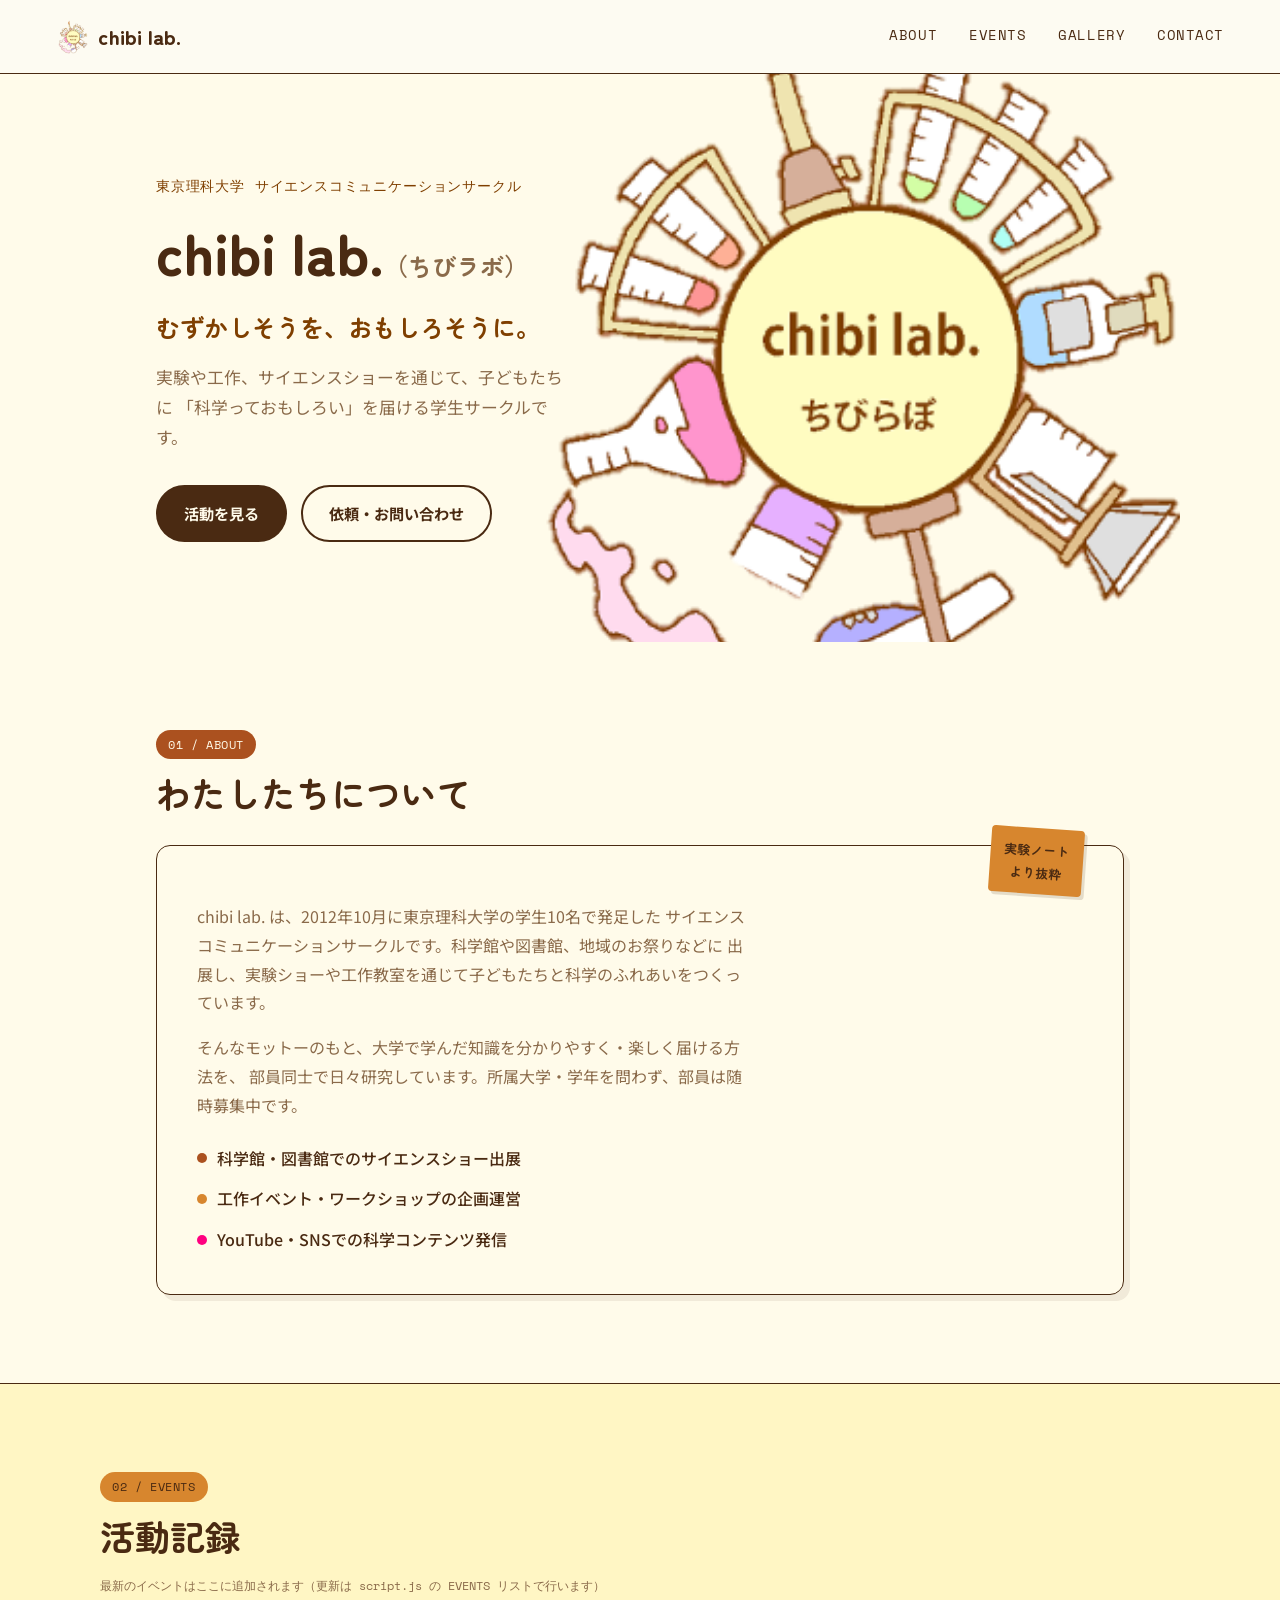
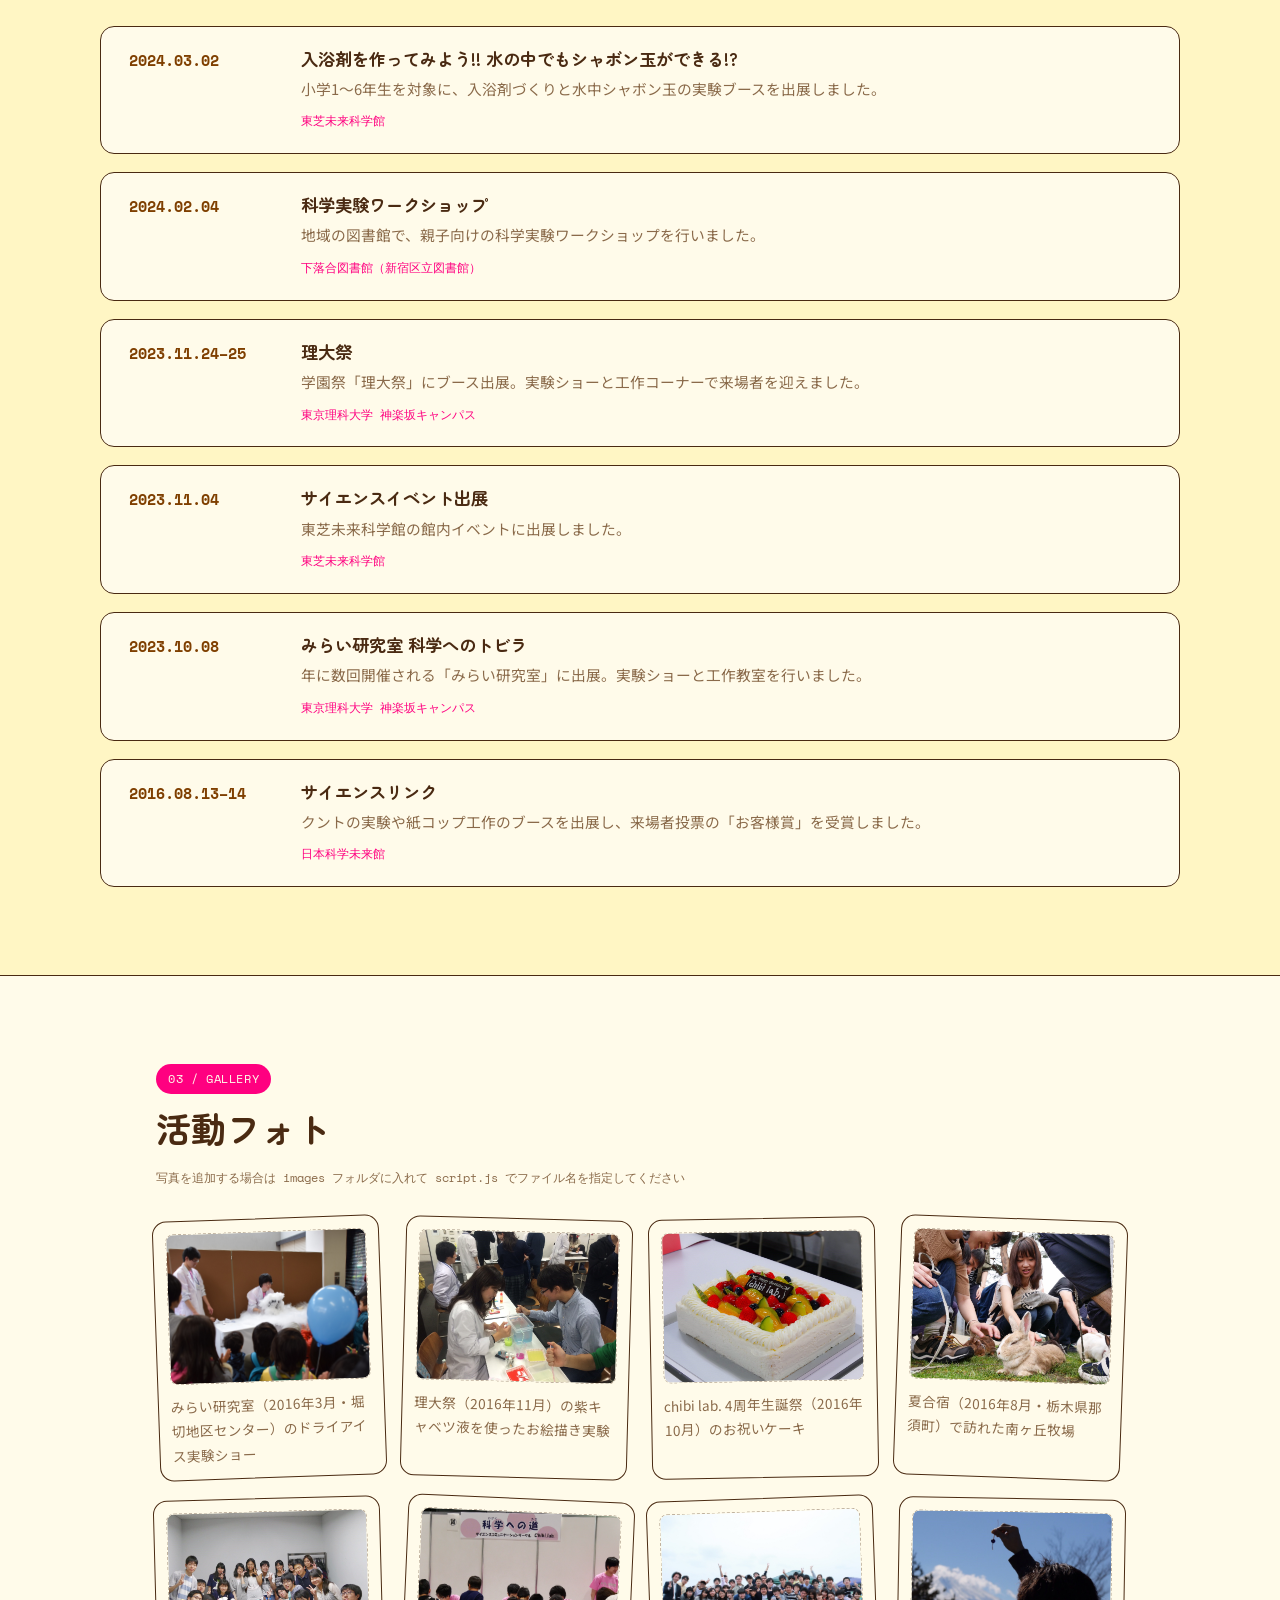
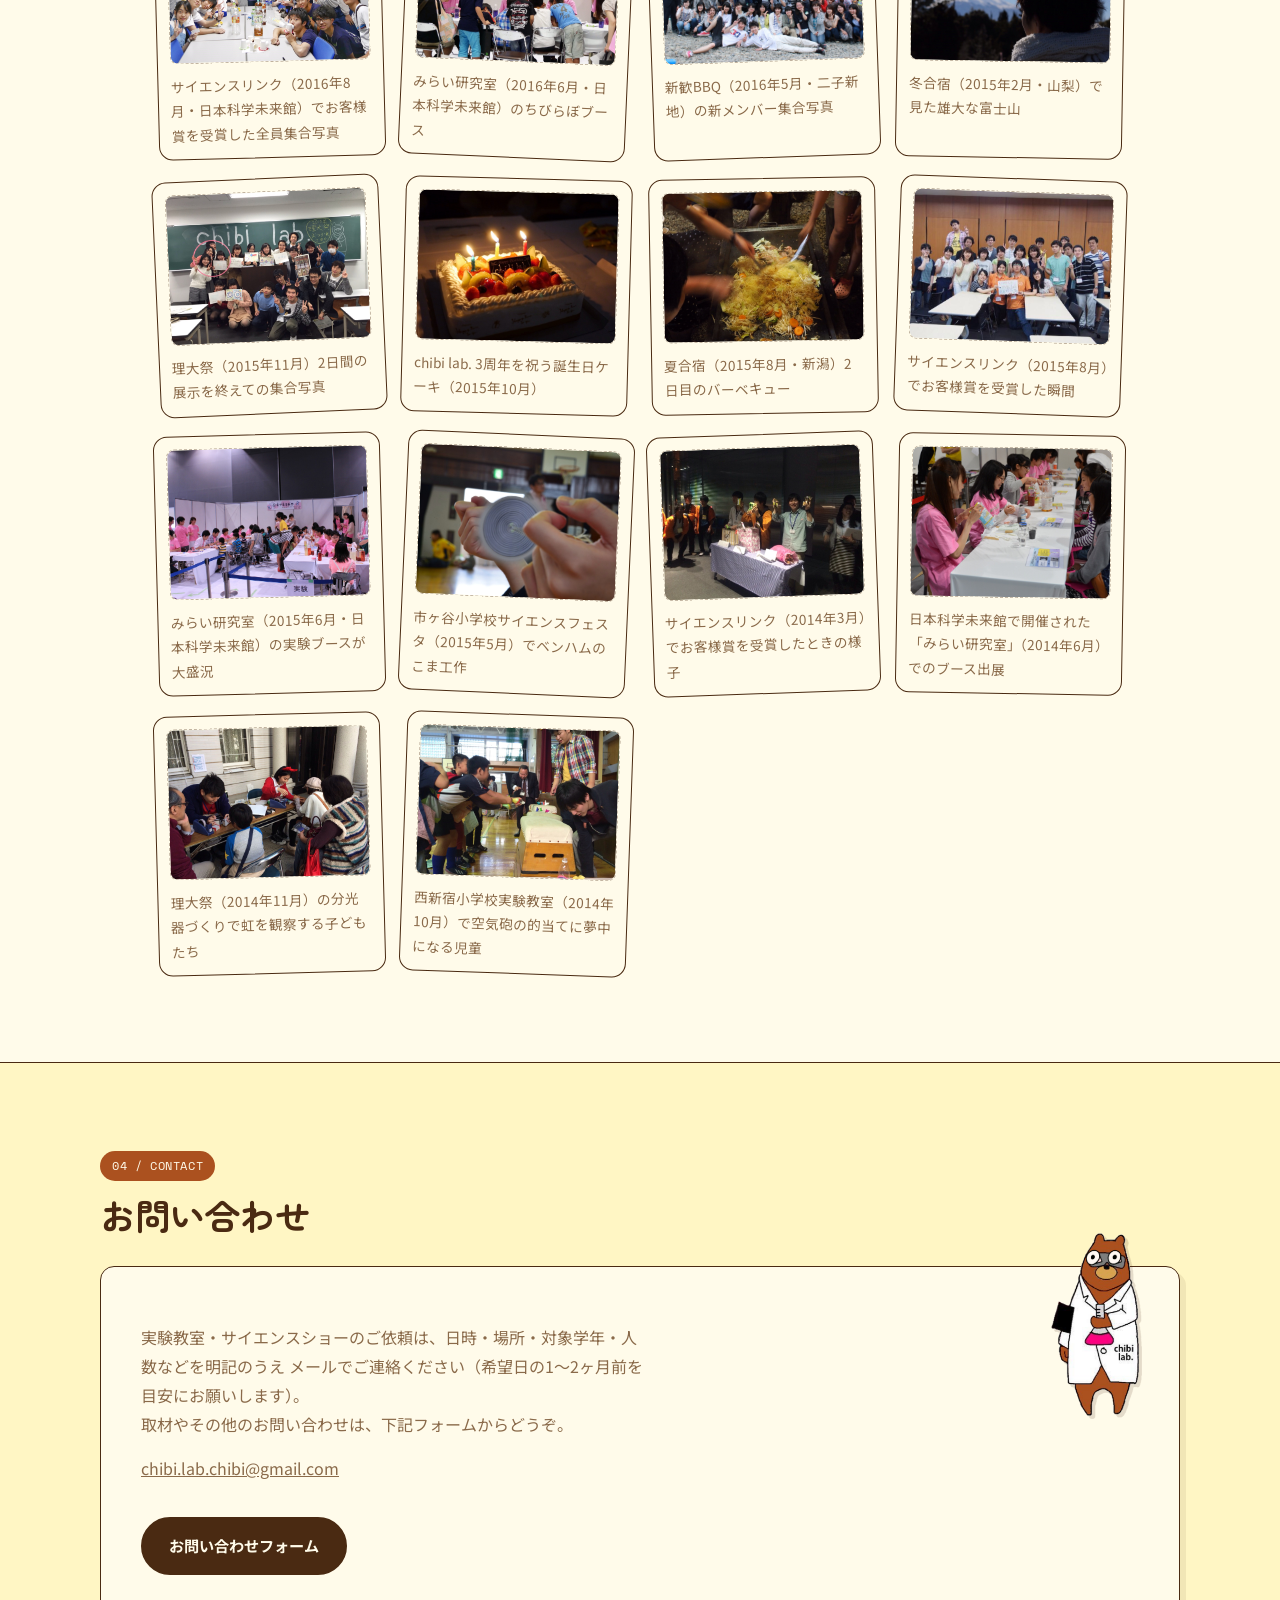
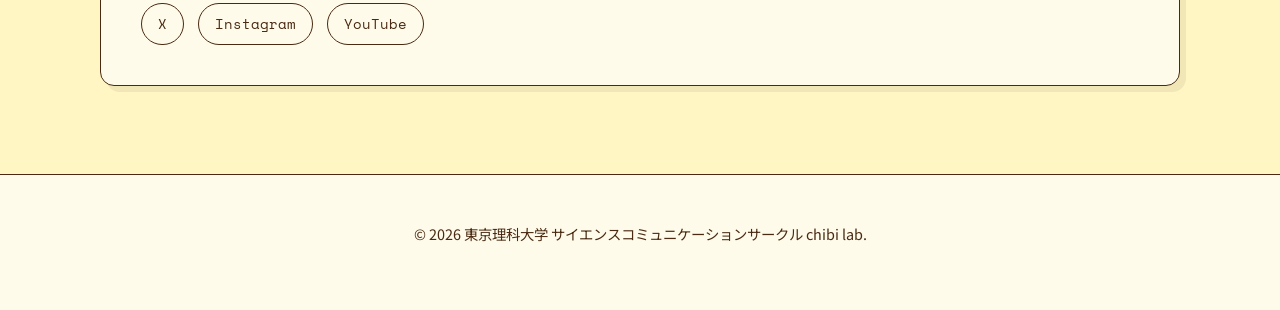
==== commit a007323d: "Hero: lead with club name, demote tagline to subhead, enlarge logo" ====
--- a/index.html
+++ b/index.html
@@ -56,10 +56,11 @@
   <section class="hero">
     <div class="hero-text">
       <p class="eyebrow">東京理科大学 サイエンスコミュニケーションサークル</p>
-      <h1>むずかしそうを、<br>おもしろそうに。</h1>
+      <h1>chibi lab.<span class="hero-kana">（ちびラボ）</span></h1>
+      <p class="hero-tagline">むずかしそうを、おもしろそうに。</p>
       <p class="hero-lead">
-        chibi lab.（ちびラボ）は、実験や工作、サイエンスショーを通じて
-        子どもたちに「科学っておもしろい」を届ける学生サークルです。
+        実験や工作、サイエンスショーを通じて、子どもたちに
+        「科学っておもしろい」を届ける学生サークルです。
       </p>
       <div class="hero-actions">
         <a href="#events" class="btn btn-primary">活動を見る</a>
--- a/style.css
+++ b/style.css
@@ -172,8 +172,22 @@
   color: var(--ink);
 }
 
+.hero-kana {
+  font-size: 0.42em;
+  font-weight: 700;
+  color: var(--ink-soft);
+}
+
+.hero-tagline {
+  margin: 14px 0 0;
+  font-family: var(--font-display);
+  font-weight: 700;
+  font-size: clamp(1.15rem, 2.4vw, 1.5rem);
+  color: var(--teal-dark);
+}
+
 .hero-lead {
-  margin: 22px 0 32px;
+  margin: 14px 0 32px;
   color: var(--ink-soft);
   font-size: 1.05rem;
   max-width: 46ch;
@@ -216,7 +230,7 @@
 }
 
 .hero-logo {
-  width: min(560px, 60vw);
+  width: min(680px, 66vw);
   height: auto;
   animation: float 4s ease-in-out infinite;
 }
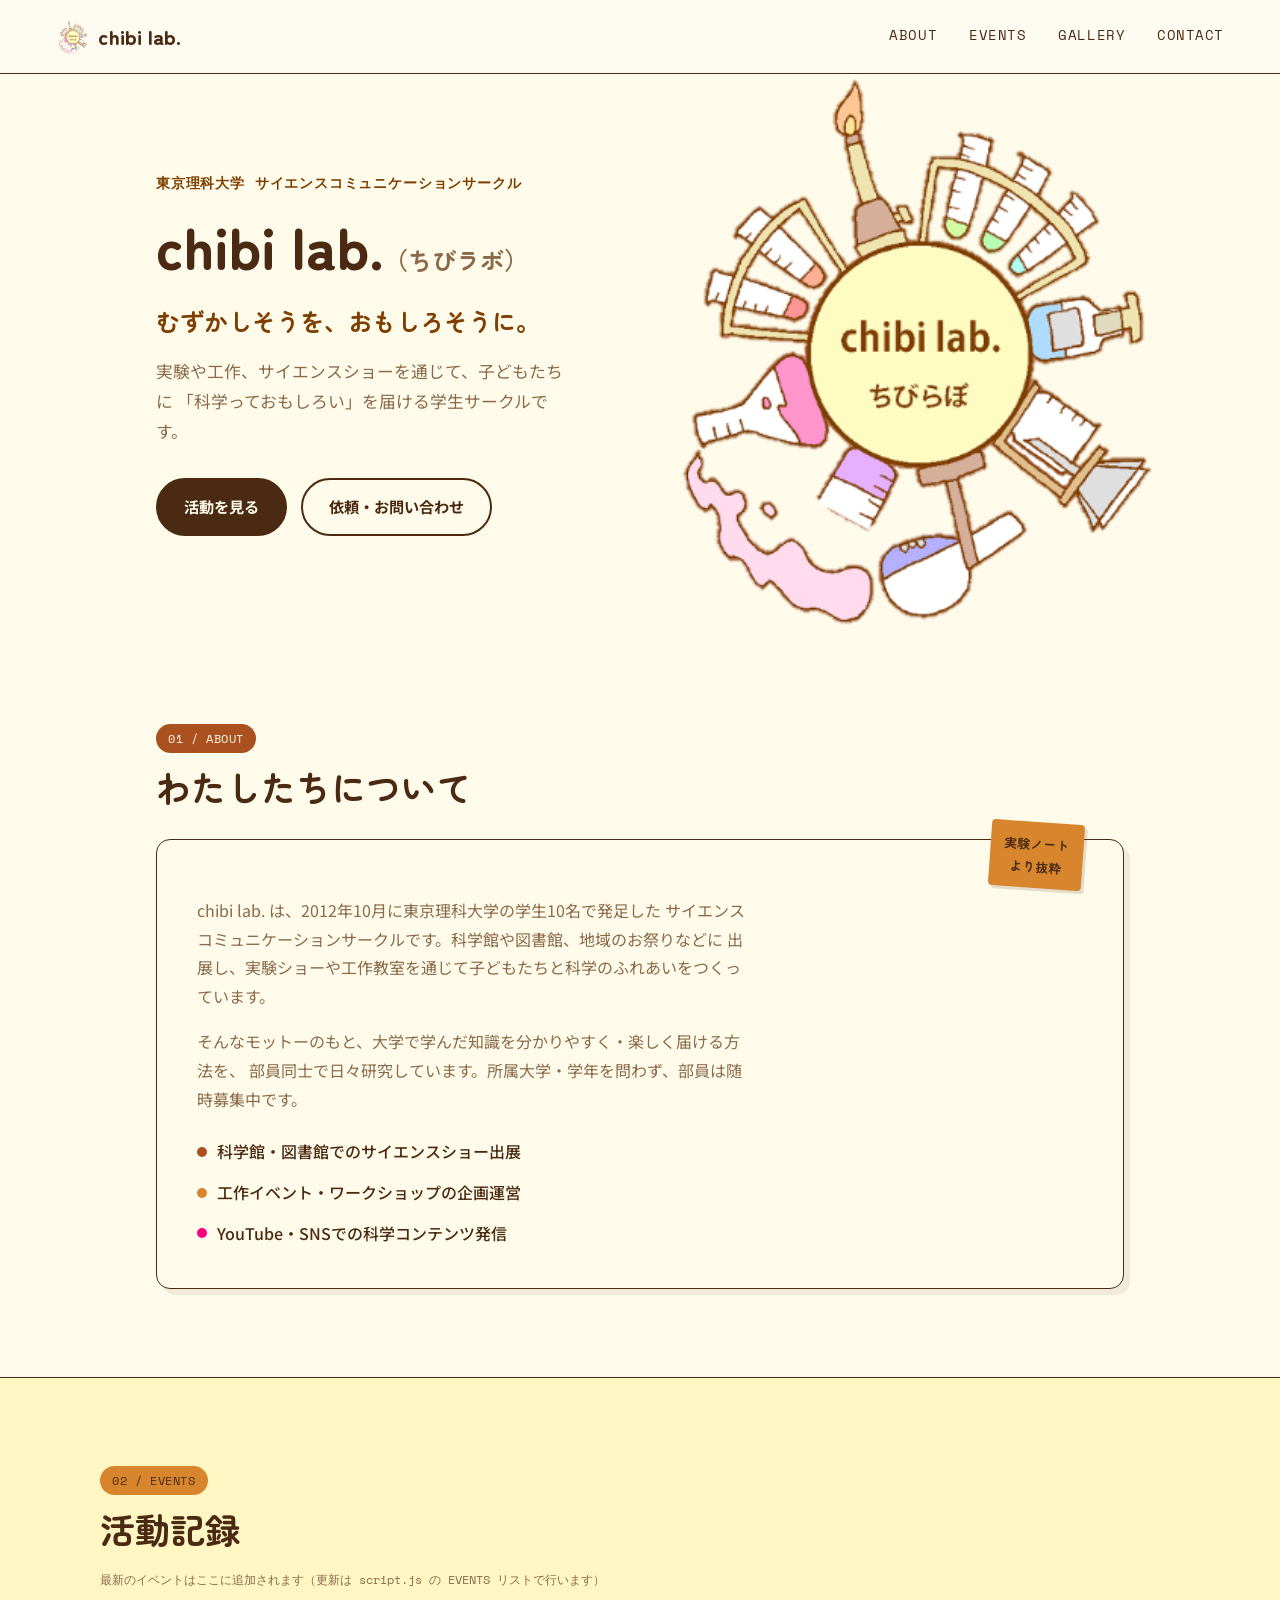
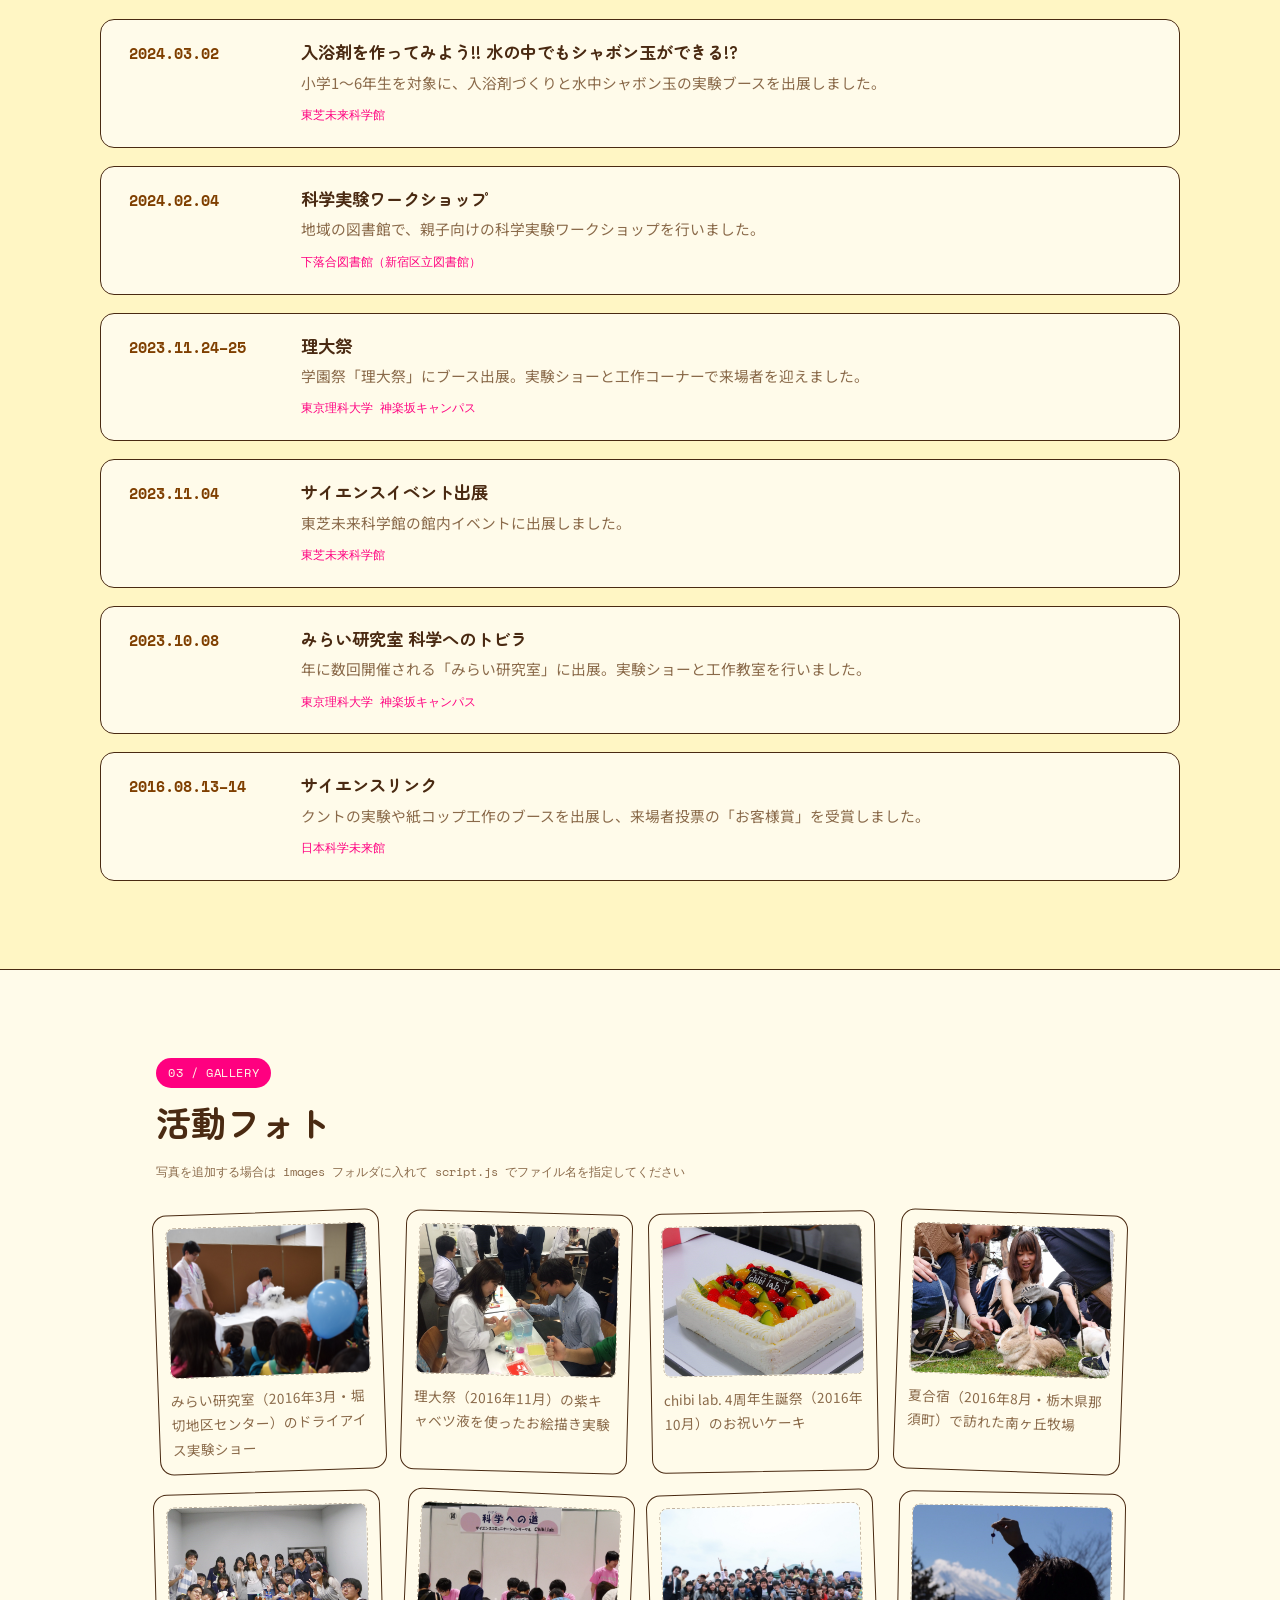
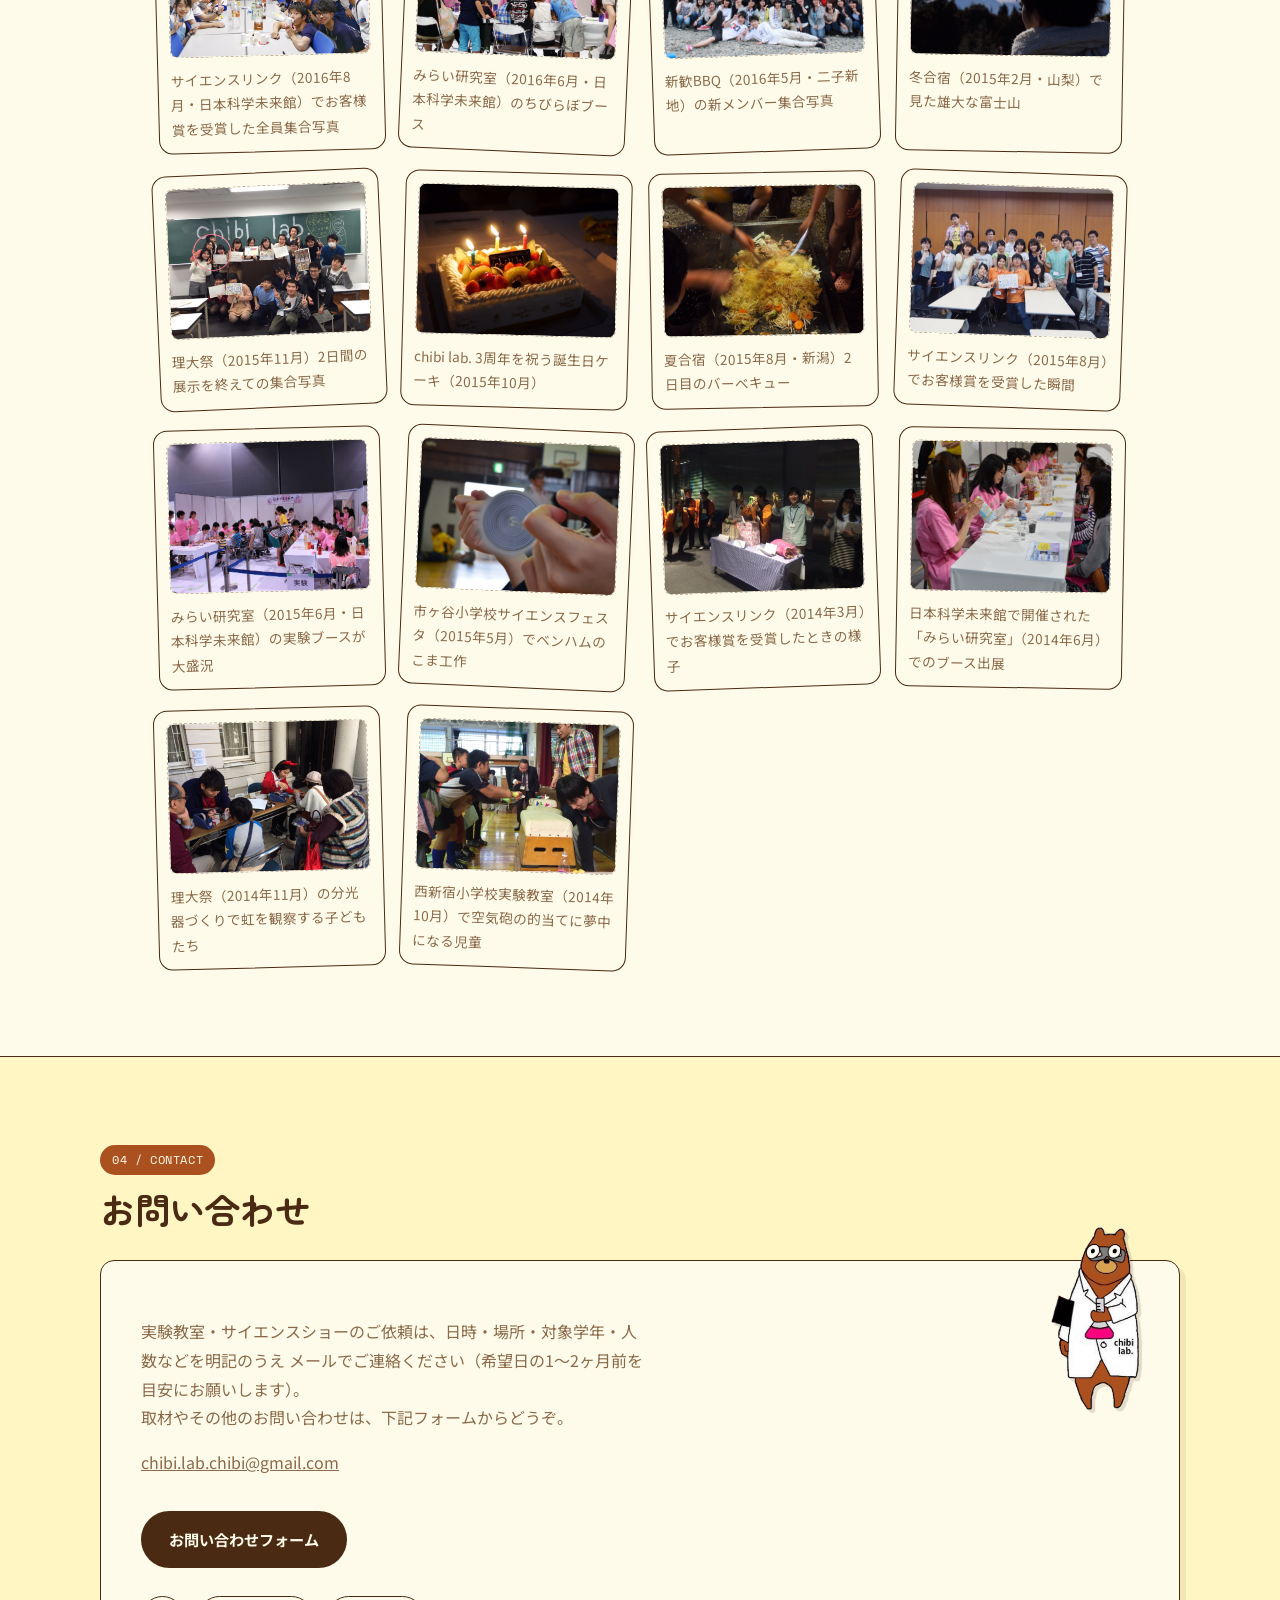
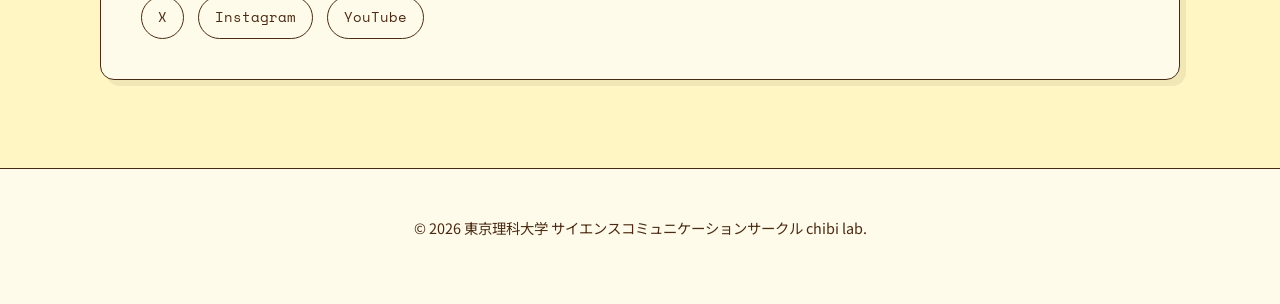
==== commit 831cb183: "Merge org name into H1, shrink and reposition logo to stop clipping" ====
--- a/index.html
+++ b/index.html
@@ -55,8 +55,7 @@
   <!-- ヒーロー -->
   <section class="hero">
     <div class="hero-text">
-      <p class="eyebrow">東京理科大学 サイエンスコミュニケーションサークル</p>
-      <h1>chibi lab.<span class="hero-kana">（ちびラボ）</span></h1>
+      <h1><span class="hero-org">東京理科大学 サイエンスコミュニケーションサークル</span>chibi lab.<span class="hero-kana">（ちびラボ）</span></h1>
       <p class="hero-tagline">むずかしそうを、おもしろそうに。</p>
       <p class="hero-lead">
         実験や工作、サイエンスショーを通じて、子どもたちに
--- a/style.css
+++ b/style.css
@@ -158,18 +158,20 @@
   max-width: 620px;
 }
 
-.eyebrow {
-  font-family: var(--font-mono);
+.hero h1 {
+  font-size: clamp(2.4rem, 5.5vw, 3.6rem);
+  font-weight: 900;
+  color: var(--ink);
+}
+
+.hero-org {
+  display: block;
+  font-family: var(--font-mono);
+  font-weight: 700;
   color: var(--teal-dark);
   font-size: 0.85rem;
   letter-spacing: 0.06em;
   margin: 0 0 14px;
-}
-
-.hero h1 {
-  font-size: clamp(2.4rem, 5.5vw, 3.6rem);
-  font-weight: 900;
-  color: var(--ink);
 }
 
 .hero-kana {
@@ -223,14 +225,14 @@
 .hero-visual {
   position: absolute;
   top: 50%;
-  right: clamp(-40px, -2vw, 10px);
+  right: clamp(0px, 1vw, 24px);
   transform: translateY(-50%);
   z-index: 0;
   pointer-events: none;
 }
 
 .hero-logo {
-  width: min(680px, 66vw);
+  width: min(500px, 52vw);
   height: auto;
   animation: float 4s ease-in-out infinite;
 }
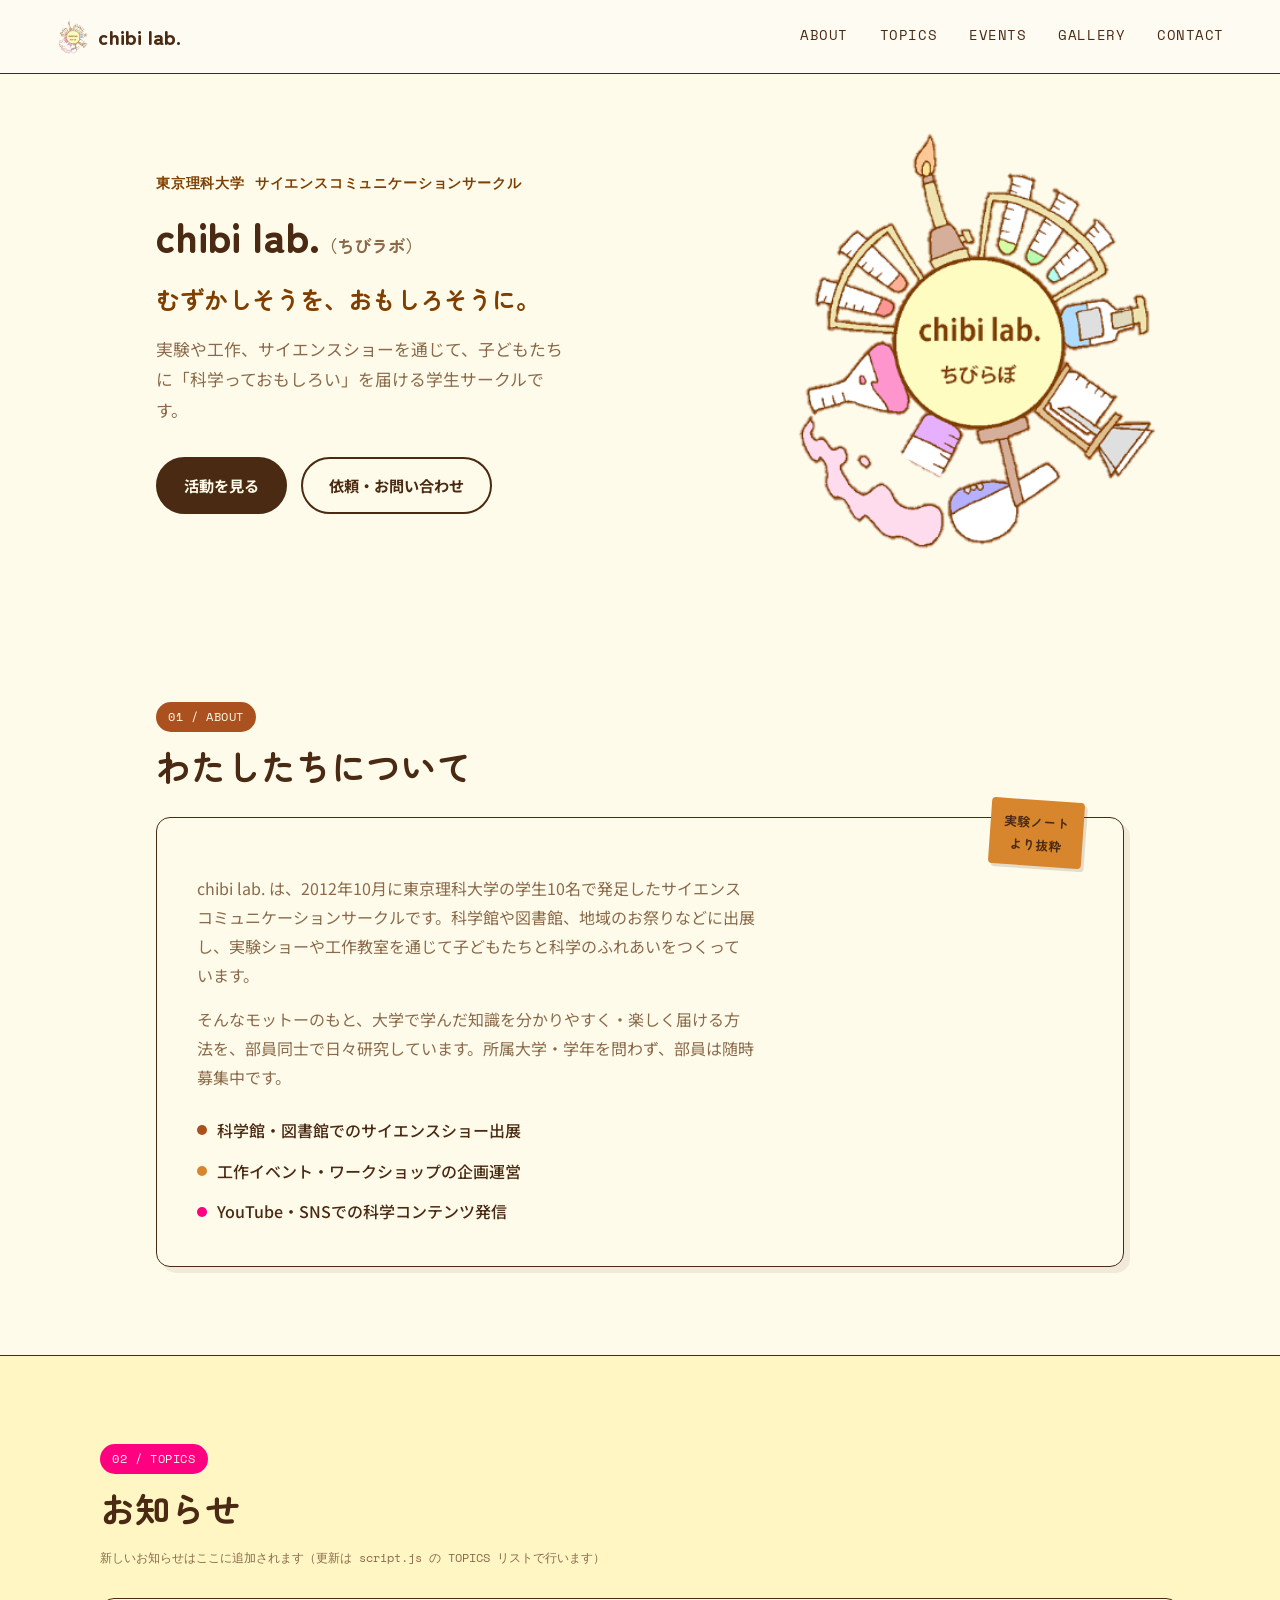
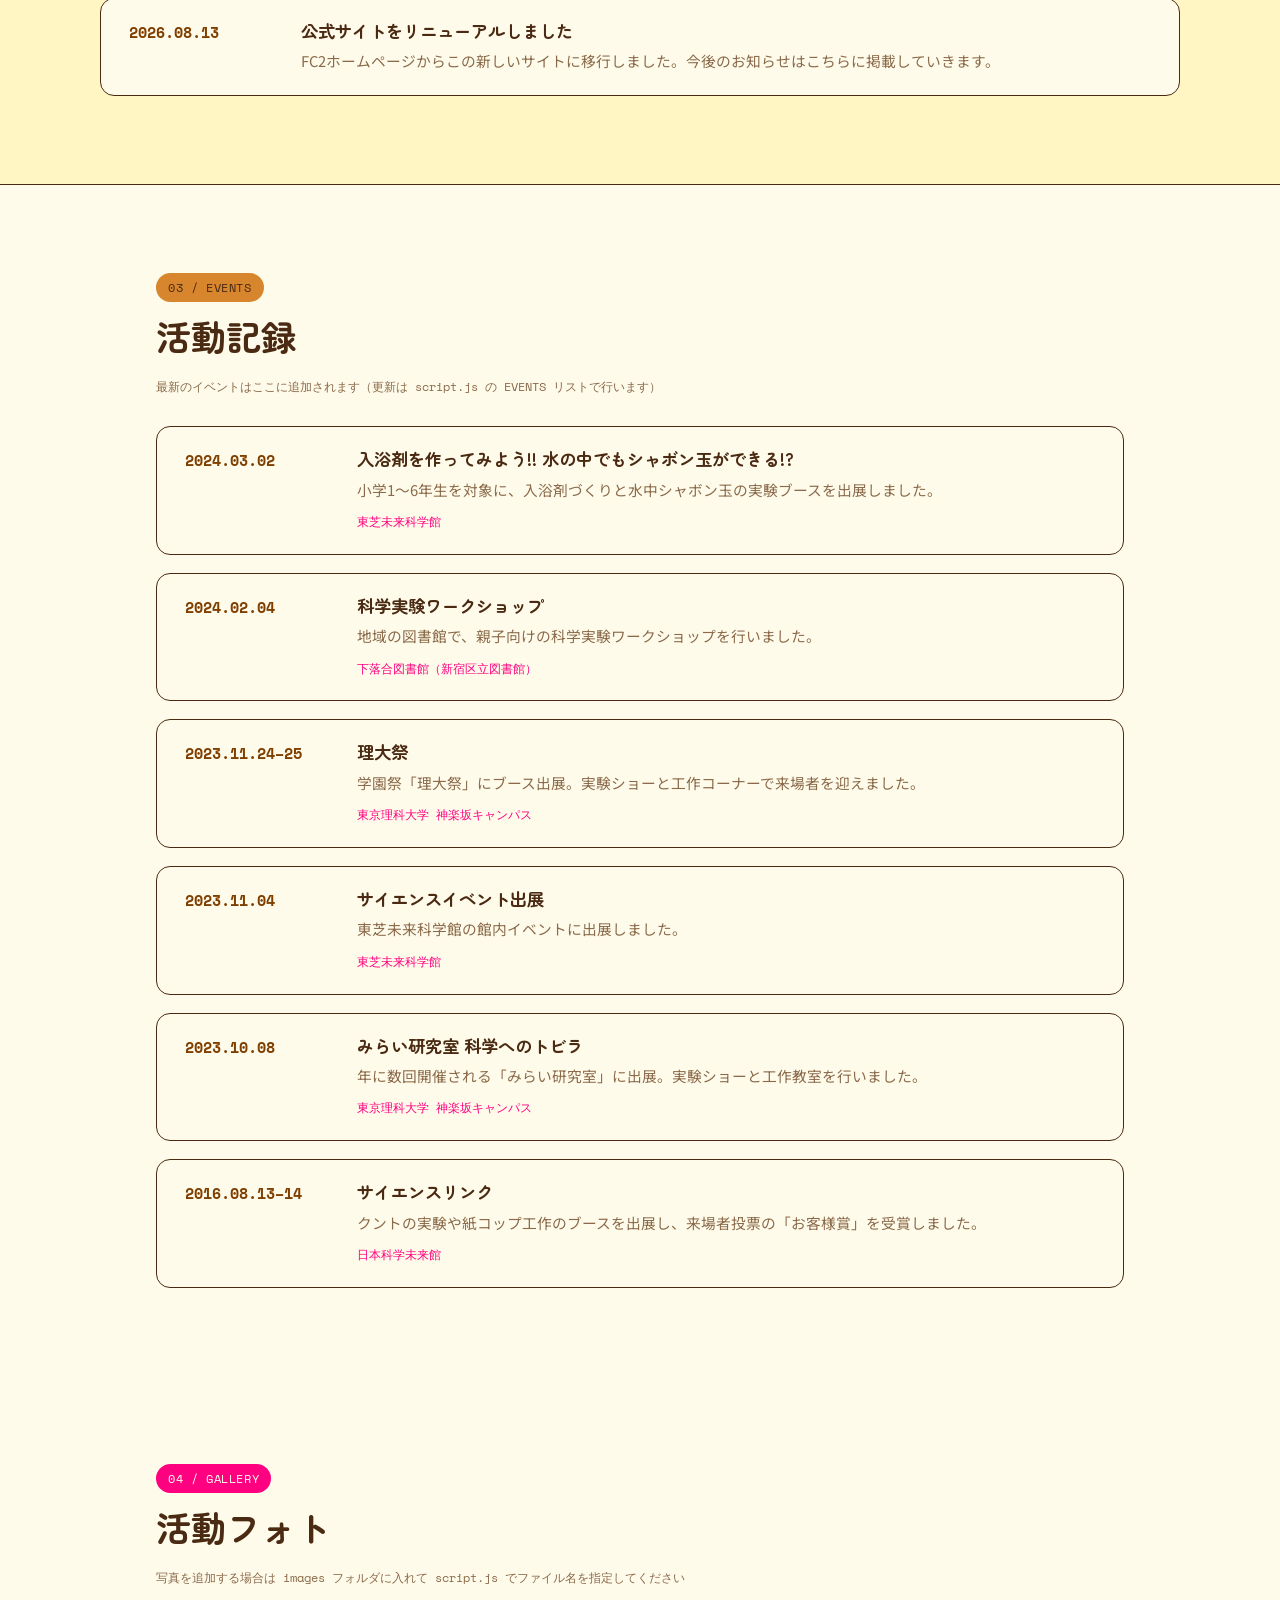
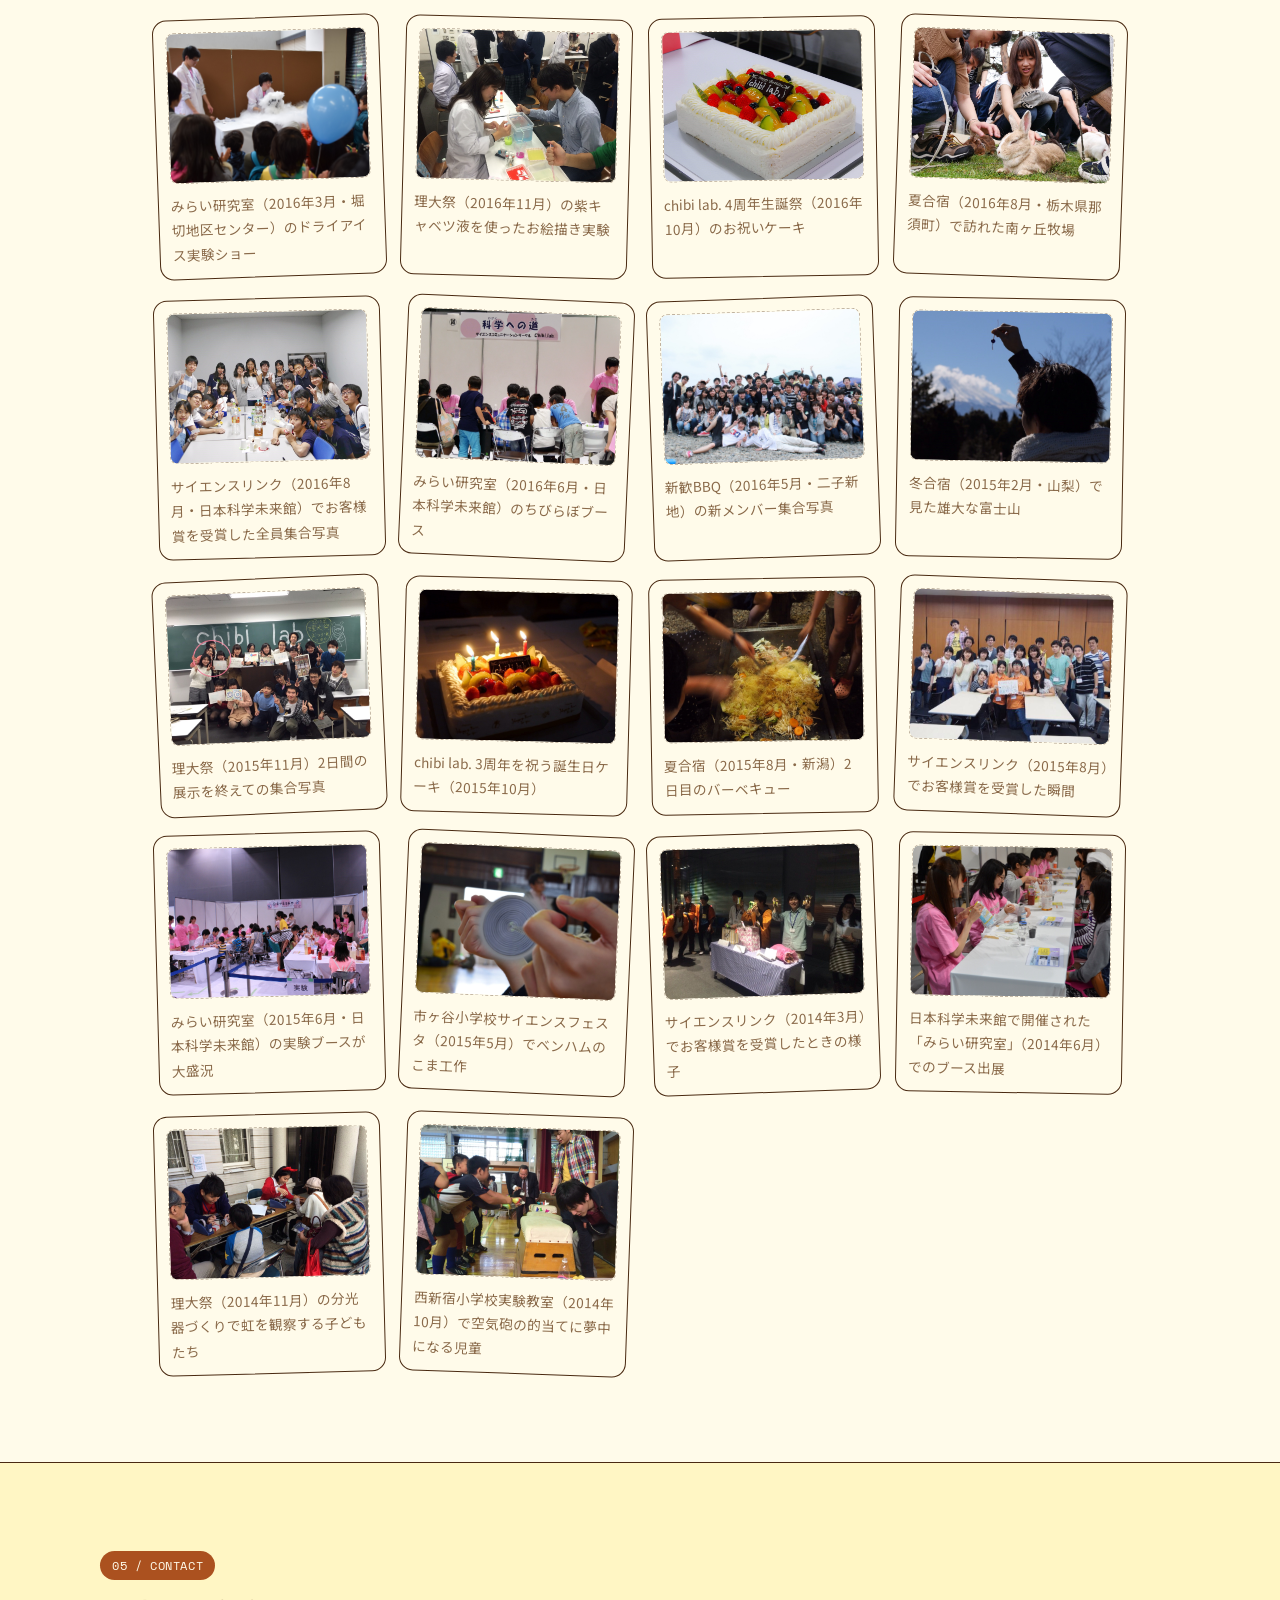
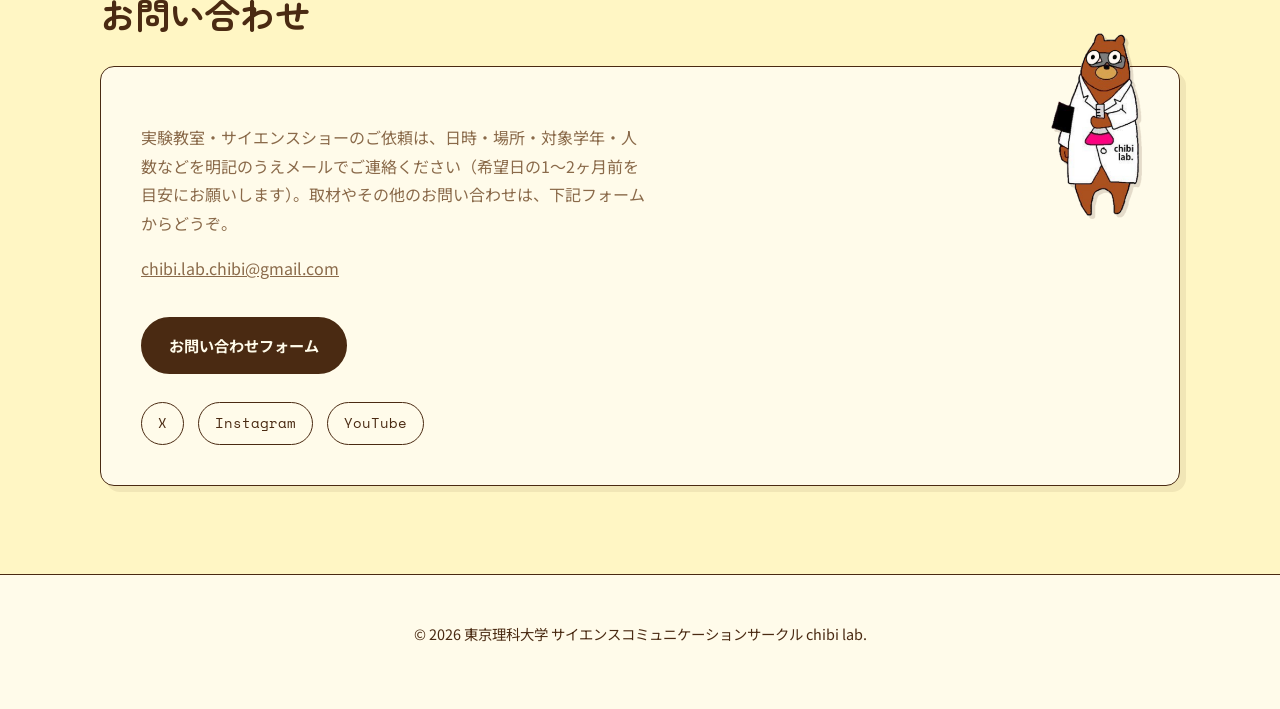
==== commit c4631168: "Make site copy and a new TOPICS feed editable from admin.html - script.js: add SITE (hero/about/cont" ====
--- a/index.html
+++ b/index.html
@@ -16,8 +16,9 @@
   このファイルについて（後任の方へ）
   ============================================
   ・見た目(色・フォント・レイアウト)は style.css にまとまっています。
-  ・イベント情報やギャラリーの写真キャプションなど「よく更新する文章」は
-    script.js の一番上にリスト形式でまとめてあります。
+  ・ヒーローの文言、ABOUT本文、お知らせ(TOPICS)、イベント情報、ギャラリーの
+    写真キャプション、お問い合わせ文言など「よく更新する文章」は
+    script.js の一番上に SITE / TOPICS / EVENTS / GALLERY としてまとめてあります。
     HTMLをいじらなくても script.js の中身を書き換えるだけで反映されます。
   ・くわしい更新手順は README.md を見てください。
   ============================================
@@ -41,6 +42,7 @@
   </a>
   <nav class="site-nav">
     <a href="#about">ABOUT</a>
+    <a href="#topics">TOPICS</a>
     <a href="#events">EVENTS</a>
     <a href="#gallery">GALLERY</a>
     <a href="#contact">CONTACT</a>
@@ -55,9 +57,9 @@
   <!-- ヒーロー -->
   <section class="hero">
     <div class="hero-text">
-      <h1><span class="hero-org">東京理科大学 サイエンスコミュニケーションサークル</span>chibi lab.<span class="hero-kana">（ちびラボ）</span></h1>
-      <p class="hero-tagline">むずかしそうを、おもしろそうに。</p>
-      <p class="hero-lead">
+      <h1><span class="hero-org" id="hero-org">東京理科大学 サイエンスコミュニケーションサークル</span>chibi lab.<span class="hero-kana" id="hero-kana">（ちびラボ）</span></h1>
+      <p class="hero-tagline" id="hero-tagline">むずかしそうを、おもしろそうに。</p>
+      <p class="hero-lead" id="hero-lead">
         実験や工作、サイエンスショーを通じて、子どもたちに
         「科学っておもしろい」を届ける学生サークルです。
       </p>
@@ -81,27 +83,40 @@
 
     <div class="notebook-card about-card">
       <div class="sticky-note">実験ノート<br>より抜粋</div>
-      <p>
+      <p id="about-body-1">
         chibi lab. は、2012年10月に東京理科大学の学生10名で発足した
         サイエンスコミュニケーションサークルです。科学館や図書館、地域のお祭りなどに
         出展し、実験ショーや工作教室を通じて子どもたちと科学のふれあいをつくっています。
       </p>
-      <p>
+      <p id="about-body-2">
         そんなモットーのもと、大学で学んだ知識を分かりやすく・楽しく届ける方法を、
         部員同士で日々研究しています。所属大学・学年を問わず、部員は随時募集中です。
       </p>
       <ul class="about-points">
-        <li><span class="dot dot-teal"></span>科学館・図書館でのサイエンスショー出展</li>
-        <li><span class="dot dot-amber"></span>工作イベント・ワークショップの企画運営</li>
-        <li><span class="dot dot-magenta"></span>YouTube・SNSでの科学コンテンツ発信</li>
+        <li><span class="dot dot-teal"></span><span id="about-point-1">科学館・図書館でのサイエンスショー出展</span></li>
+        <li><span class="dot dot-amber"></span><span id="about-point-2">工作イベント・ワークショップの企画運営</span></li>
+        <li><span class="dot dot-magenta"></span><span id="about-point-3">YouTube・SNSでの科学コンテンツ発信</span></li>
       </ul>
     </div>
   </section>
 
+  <!-- TOPICS -->
+  <section id="topics" class="section section-alt">
+    <div class="section-head">
+      <span class="tag tag-magenta">02 / TOPICS</span>
+      <h2>お知らせ</h2>
+    </div>
+    <p class="section-note">新しいお知らせはここに追加されます（更新は script.js の TOPICS リストで行います）</p>
+
+    <div id="topics-list" class="events-list">
+      <!-- JSで自動生成されます -->
+    </div>
+  </section>
+
   <!-- EVENTS -->
-  <section id="events" class="section section-alt">
+  <section id="events" class="section">
     <div class="section-head">
-      <span class="tag tag-amber">02 / EVENTS</span>
+      <span class="tag tag-amber">03 / EVENTS</span>
       <h2>活動記録</h2>
     </div>
     <p class="section-note">最新のイベントはここに追加されます（更新は script.js の EVENTS リストで行います）</p>
@@ -114,7 +129,7 @@
   <!-- GALLERY -->
   <section id="gallery" class="section">
     <div class="section-head">
-      <span class="tag tag-magenta">03 / GALLERY</span>
+      <span class="tag tag-magenta">04 / GALLERY</span>
       <h2>活動フォト</h2>
     </div>
     <p class="section-note">写真を追加する場合は images フォルダに入れて script.js でファイル名を指定してください</p>
@@ -127,24 +142,24 @@
   <!-- CONTACT -->
   <section id="contact" class="section section-alt">
     <div class="section-head">
-      <span class="tag tag-teal">04 / CONTACT</span>
+      <span class="tag tag-teal">05 / CONTACT</span>
       <h2>お問い合わせ</h2>
     </div>
 
     <div class="notebook-card contact-card">
       <img class="contact-mascot" src="images/brand/mascot-odoroki.png" alt="" width="88" height="150">
-      <p>
+      <p id="contact-body">
         実験教室・サイエンスショーのご依頼は、日時・場所・対象学年・人数などを明記のうえ
         メールでご連絡ください（希望日の1〜2ヶ月前を目安にお願いします）。<br>
         取材やその他のお問い合わせは、下記フォームからどうぞ。
       </p>
-      <p><a href="mailto:chibi.lab.chibi@gmail.com">chibi.lab.chibi@gmail.com</a></p>
-      <a href="https://docs.google.com/forms/d/e/1FAIpQLSfsTu5M_ln2tvkn-N3_2mbyWaHF6K3KrXiTiSE6LW2xmBJP7Q/viewform" class="btn btn-primary contact-btn" target="_blank" rel="noopener">お問い合わせフォーム</a>
+      <p><a href="mailto:chibi.lab.chibi@gmail.com" id="contact-email">chibi.lab.chibi@gmail.com</a></p>
+      <a href="https://docs.google.com/forms/d/e/1FAIpQLSfsTu5M_ln2tvkn-N3_2mbyWaHF6K3KrXiTiSE6LW2xmBJP7Q/viewform" class="btn btn-primary contact-btn" id="contact-form-link" target="_blank" rel="noopener">お問い合わせフォーム</a>
 
       <div class="sns-row">
-        <a href="https://twitter.com/chibi_lab" aria-label="X（Twitter）" target="_blank" rel="noopener">X</a>
-        <a href="https://www.instagram.com/chibi_lab/" aria-label="Instagram" target="_blank" rel="noopener">Instagram</a>
-        <a href="https://www.youtube.com/channel/UCPiOUgdJ0pQmk5F_H9Do_Ig" aria-label="YouTube" target="_blank" rel="noopener">YouTube</a>
+        <a href="https://twitter.com/chibi_lab" id="sns-x" aria-label="X（Twitter）" target="_blank" rel="noopener">X</a>
+        <a href="https://www.instagram.com/chibi_lab/" id="sns-instagram" aria-label="Instagram" target="_blank" rel="noopener">Instagram</a>
+        <a href="https://www.youtube.com/channel/UCPiOUgdJ0pQmk5F_H9Do_Ig" id="sns-youtube" aria-label="YouTube" target="_blank" rel="noopener">YouTube</a>
       </div>
     </div>
   </section>
--- a/style.css
+++ b/style.css
@@ -159,7 +159,7 @@
 }
 
 .hero h1 {
-  font-size: clamp(2.4rem, 5.5vw, 3.6rem);
+  font-size: clamp(1.8rem, 4vw, 2.6rem);
   font-weight: 900;
   color: var(--ink);
 }
@@ -232,7 +232,7 @@
 }
 
 .hero-logo {
-  width: min(500px, 52vw);
+  width: min(380px, 40vw);
   height: auto;
   animation: float 4s ease-in-out infinite;
 }
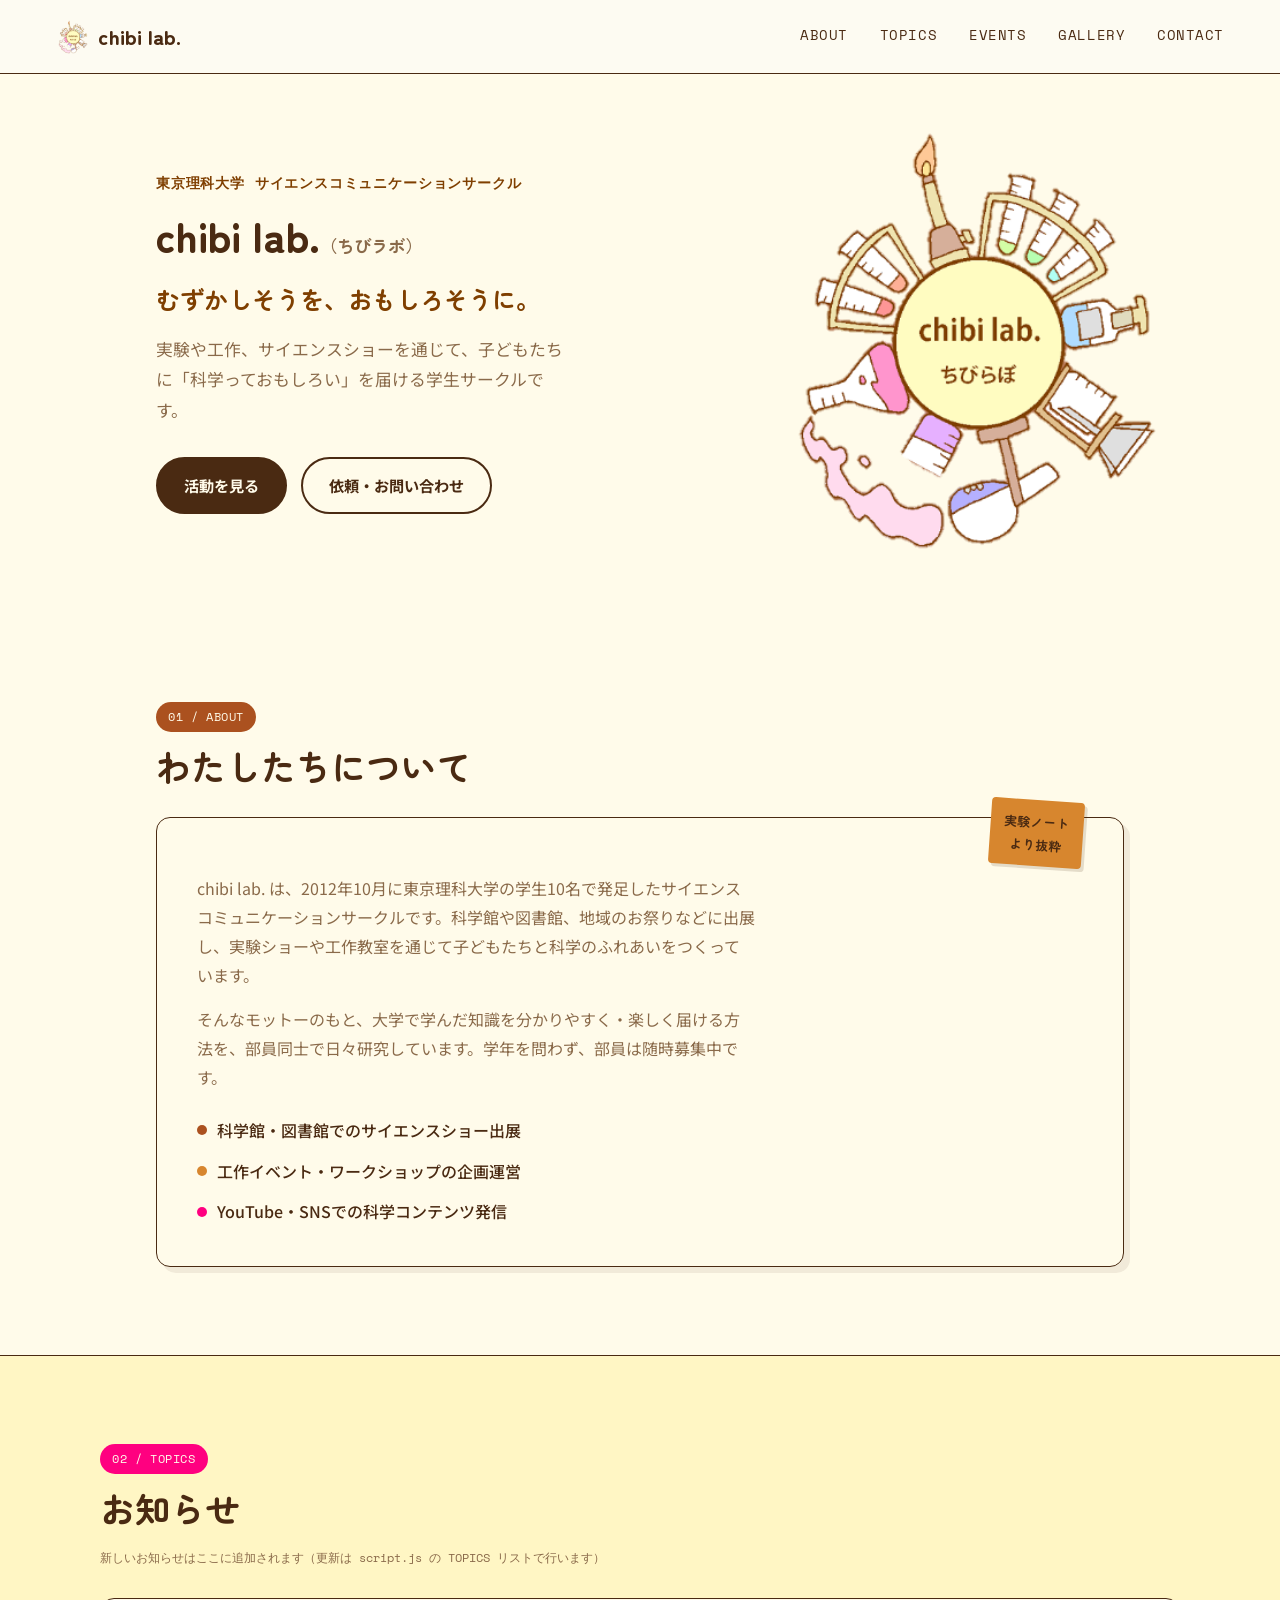
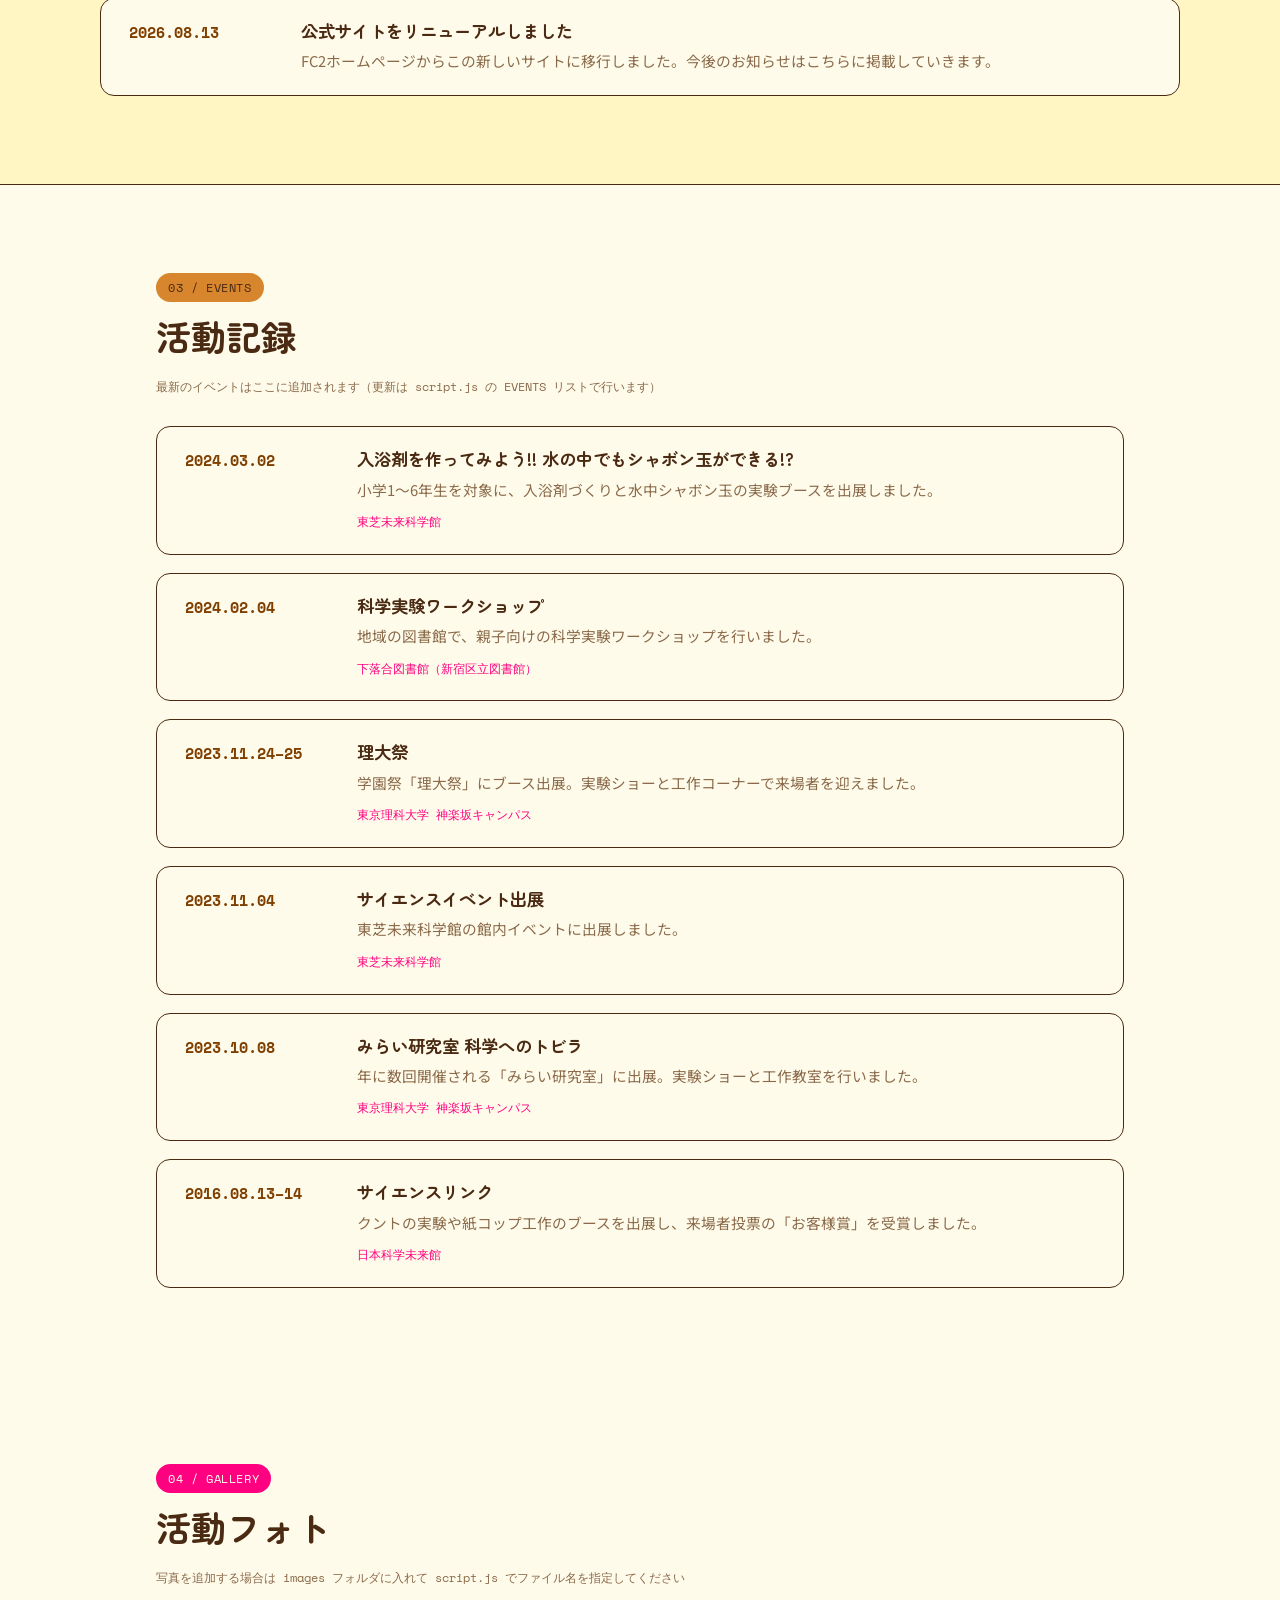
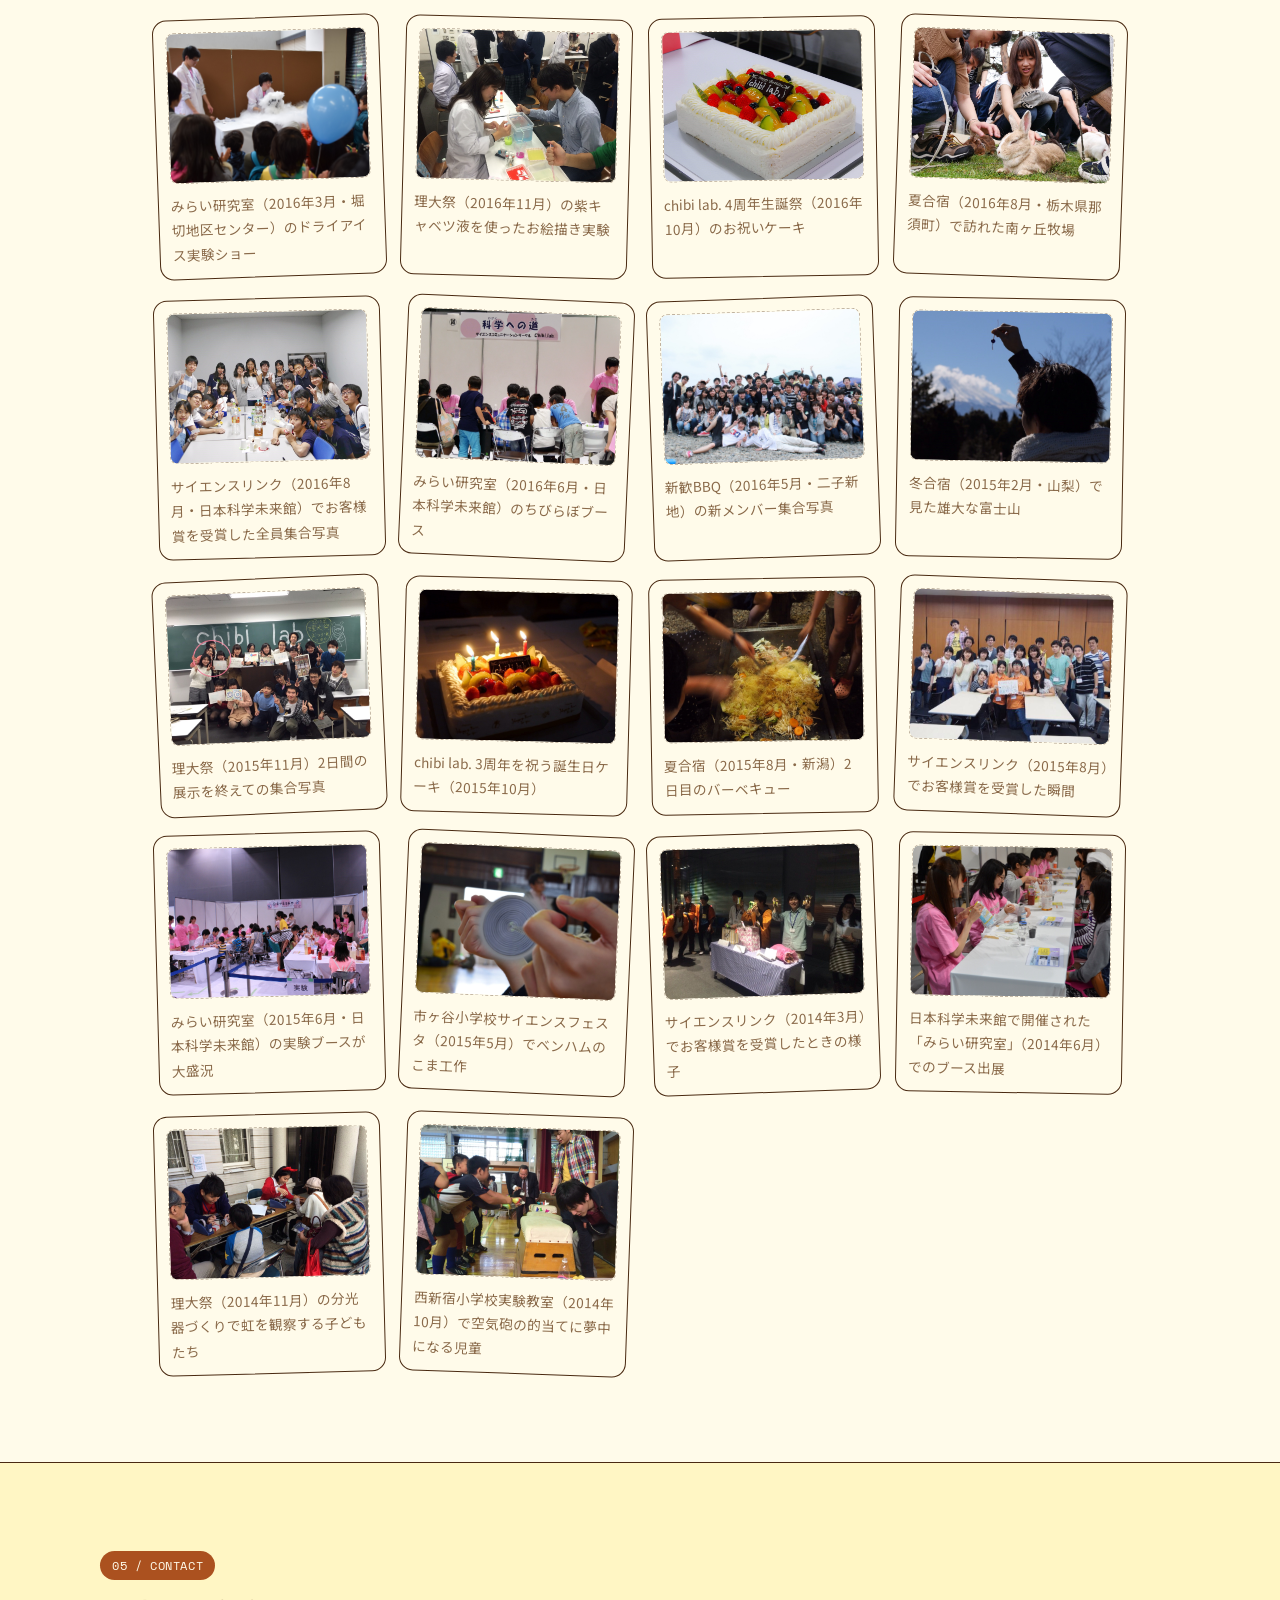
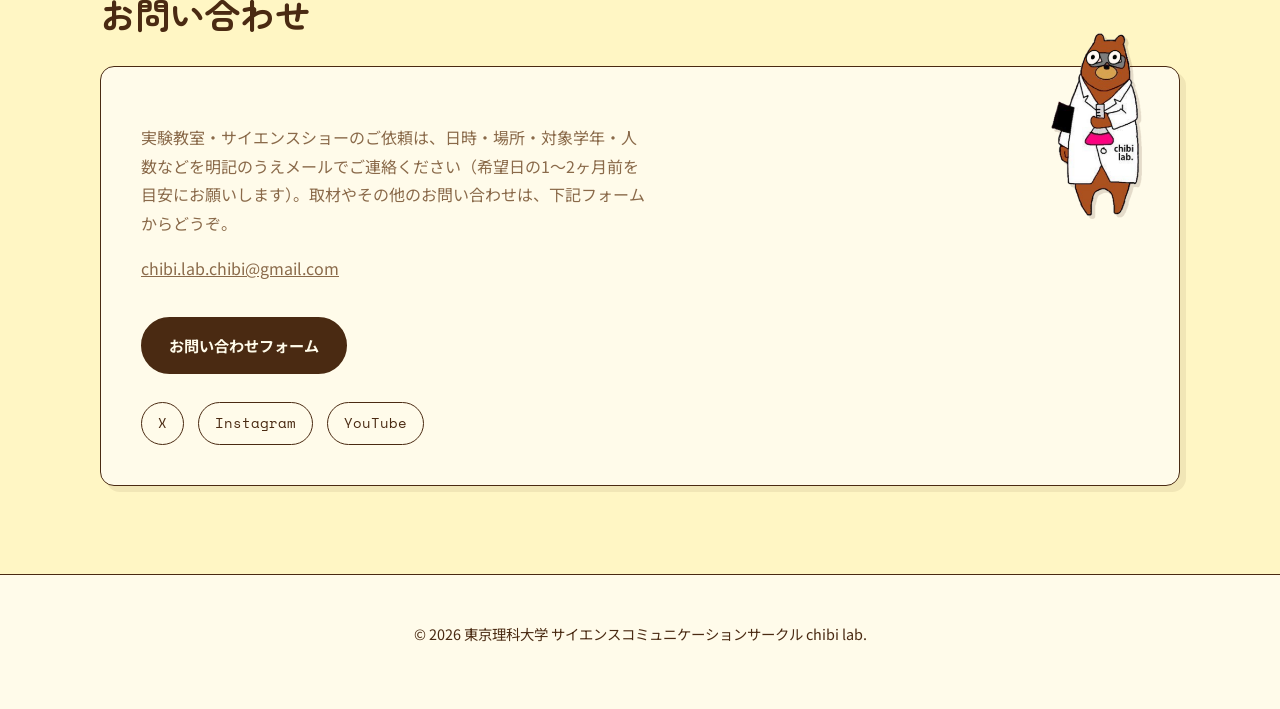
==== commit ae4b7925: "Allow creating new custom sections from admin.html - script.js: add SECTIONS array (id/navLabel/titl" ====
--- a/index.html
+++ b/index.html
@@ -20,6 +20,8 @@
     写真キャプション、お問い合わせ文言など「よく更新する文章」は
     script.js の一番上に SITE / TOPICS / EVENTS / GALLERY としてまとめてあります。
     HTMLをいじらなくても script.js の中身を書き換えるだけで反映されます。
+  ・GALLERYとCONTACTの間には、SECTIONS を使って自由に新しいセクション
+    （工作紹介・リンク集など）を追加できます（#custom-sections に自動挿入）。
   ・くわしい更新手順は README.md を見てください。
   ============================================
 -->
@@ -139,10 +141,13 @@
     </div>
   </section>
 
+  <!-- 追加セクション（script.js の SECTIONS で自由に増やせます） -->
+  <div id="custom-sections"></div>
+
   <!-- CONTACT -->
   <section id="contact" class="section section-alt">
     <div class="section-head">
-      <span class="tag tag-teal">05 / CONTACT</span>
+      <span class="tag tag-teal" id="contact-tag">05 / CONTACT</span>
       <h2>お問い合わせ</h2>
     </div>
 
--- a/style.css
+++ b/style.css
@@ -387,6 +387,15 @@
   color: var(--magenta);
 }
 
+.topic-image {
+  display: block;
+  margin-top: 12px;
+  max-width: 260px;
+  width: 100%;
+  border-radius: 8px;
+  border: 1.5px solid var(--ink);
+}
+
 /* ============ ギャラリー ============ */
 .gallery-grid {
   display: grid;
@@ -423,6 +432,43 @@
   font-size: 0.85rem;
   color: var(--ink-soft);
 }
+
+/* ============ 追加セクションの項目カード ============ */
+.items-grid {
+  display: grid;
+  grid-template-columns: repeat(auto-fill, minmax(240px, 1fr));
+  gap: 20px;
+}
+
+.item-card {
+  background: var(--paper);
+  border: 1.5px solid var(--ink);
+  border-radius: var(--radius);
+  padding: 18px;
+  box-shadow: 4px 4px 0 rgba(74,42,18,0.08);
+}
+
+.item-card img {
+  display: block;
+  width: 100%;
+  aspect-ratio: 4 / 3;
+  object-fit: cover;
+  border-radius: 8px;
+  margin-bottom: 12px;
+}
+
+.item-card h3 { font-size: 1.05rem; margin-bottom: 6px; }
+.item-card p { margin: 0; color: var(--ink-soft); font-size: 0.92rem; }
+
+.item-link {
+  display: inline-block;
+  margin-top: 10px;
+  font-family: var(--font-mono);
+  font-size: 0.78rem;
+  color: var(--magenta);
+  text-decoration: none;
+}
+.item-link:hover { text-decoration: underline; }
 
 /* ============ コンタクト ============ */
 .contact-card p { color: var(--ink-soft); max-width: 56ch; }
